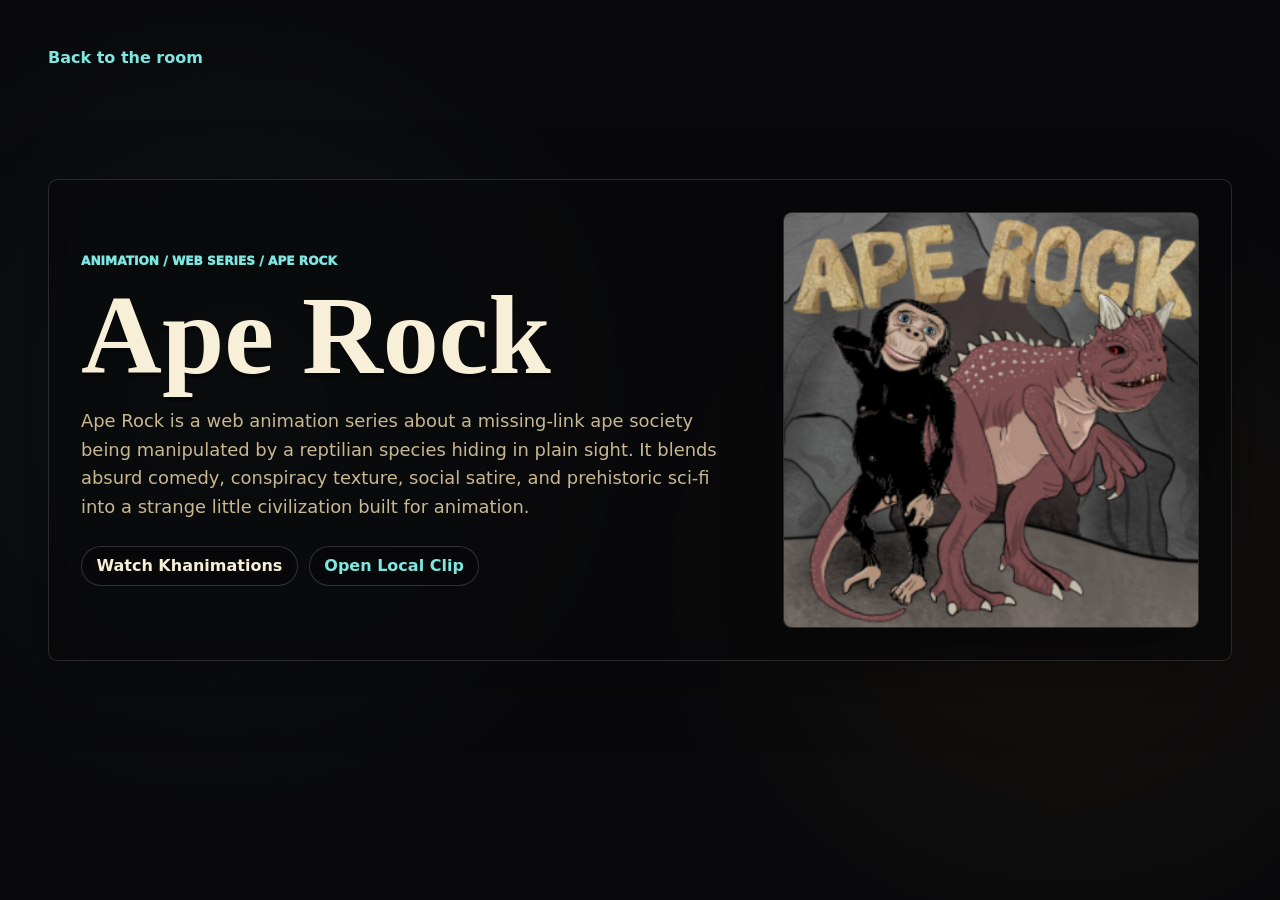
==== ape-rock.html @ 430f7fa7 "Refresh Mallon Khan interactive site" ====
<!doctype html>
<html lang="en">
  <head>
    <meta charset="utf-8">
    <meta name="viewport" content="width=device-width, initial-scale=1">
    <meta name="description" content="Ape Rock, a web animation series by Mallon Khan.">
    <title>Ape Rock | Mallon Khan</title>
    <link rel="stylesheet" href="styles.css">
  </head>
  <body class="detail-page">
    <main class="detail-shell">
      <a class="back-link" href="index.html">Back to the room</a>
      <section class="detail-hero">
        <div class="detail-copy">
          <p class="eyebrow">Animation / Web Series / Ape Rock</p>
          <h1>Ape Rock</h1>
          <p>
            Ape Rock is a web animation series about a missing-link ape society being
            manipulated by a reptilian species hiding in plain sight. It blends absurd
            comedy, conspiracy texture, social satire, and prehistoric sci-fi into a
            strange little civilization built for animation.
          </p>
          <div class="detail-actions">
            <a class="button" href="https://www.youtube.com/@MallonKhan" target="_blank" rel="noopener noreferrer">Watch Khanimations</a>
            <a class="button ghost" href="assets/video/ape-rock.mp4" target="_blank" rel="noopener noreferrer">Open Local Clip</a>
          </div>
        </div>
        <figure class="detail-art">
          <img src="assets/artwork/ape-rock.png" alt="Ape Rock artwork">
        </figure>
      </section>
    </main>
  </body>
</html>
---- styles.css ----
:root {
  color-scheme: dark;
  --bg: #09090b;
  --ink: #f7efd8;
  --muted: #c8b892;
  --line: rgba(247, 239, 216, 0.2);
  --amber: #ffcf57;
  --teal: #7ee7e1;
  --red: #ff654a;
  --blue: #1e3a8a;
  font-family: Inter, ui-sans-serif, system-ui, -apple-system, BlinkMacSystemFont, "Segoe UI", sans-serif;
  --display-font: "Aref Ruqaa", "Scheherazade New", "Amiri", "Palatino Linotype", Georgia, serif;
}

* {
  box-sizing: border-box;
}

html {
  min-height: 100%;
  background: var(--bg);
}

body {
  margin: 0;
  min-height: 100vh;
  background:
    radial-gradient(circle at 15% 45%, rgba(126, 231, 225, 0.16), transparent 28rem),
    radial-gradient(circle at 82% 64%, rgba(255, 207, 87, 0.11), transparent 25rem),
    var(--bg);
  color: var(--ink);
  overflow-x: hidden;
}

a {
  color: inherit;
}

button,
a {
  font: inherit;
}

.skip-link {
  position: absolute;
  left: 1rem;
  top: -4rem;
  z-index: 20;
  padding: 0.6rem 0.8rem;
  background: var(--amber);
  color: #161006;
  font-weight: 900;
}

.skip-link:focus {
  top: 1rem;
}

.room-shell {
  min-height: 100vh;
  padding: 0;
  overflow: hidden;
}

.room-intro {
  position: fixed;
  left: clamp(1rem, 4vw, 3rem);
  top: clamp(1rem, 4vw, 2.5rem);
  z-index: 4;
  max-width: min(35rem, calc(100vw - 2rem));
  padding: 1rem 1.1rem;
  border: 1px solid rgba(247, 239, 216, 0.12);
  border-radius: 0.55rem;
  background: linear-gradient(135deg, rgba(9, 9, 11, 0.58), rgba(9, 9, 11, 0.2));
  box-shadow: 0 18px 70px rgba(0, 0, 0, 0.25);
  backdrop-filter: blur(10px);
  pointer-events: none;
  animation: fadeUp 900ms ease both 250ms;
}

.eyebrow,
.window-label {
  margin: 0 0 0.4rem;
  color: var(--teal);
  font-size: 0.76rem;
  font-weight: 950;
  letter-spacing: 0;
  text-transform: uppercase;
}

h1,
h2,
h3,
p {
  margin-top: 0;
}

h1 {
  margin-bottom: 0.6rem;
  font-family: var(--display-font);
  font-size: clamp(3.2rem, 9vw, 7rem);
  font-weight: 700;
  line-height: 0.92;
  letter-spacing: 0;
  text-shadow: 0 4px 0 rgba(0, 0, 0, 0.38);
}

.room-intro p:last-child {
  max-width: 33rem;
  margin-bottom: 0;
  color: var(--muted);
  font-size: clamp(1.02rem, 2vw, 1.16rem);
  line-height: 1.45;
}

.bedroom-stage {
  position: relative;
  width: 100vw;
  height: 100vh;
  min-height: 100vh;
  display: grid;
  place-items: center;
  isolation: isolate;
  overflow: hidden;
}

.bedroom-stage::after {
  content: "";
  position: absolute;
  inset: 0;
  z-index: 2;
  pointer-events: none;
  background:
    linear-gradient(90deg, rgba(0, 0, 0, 0.34), transparent 22%, transparent 72%, rgba(0, 0, 0, 0.42)),
    linear-gradient(0deg, rgba(0, 0, 0, 0.42), transparent 26%, transparent 76%, rgba(0, 0, 0, 0.35)),
    repeating-linear-gradient(0deg, rgba(255, 255, 255, 0.045) 0 1px, transparent 1px 5px);
  opacity: 0.55;
}

.bedroom-art {
  width: 100vw;
  height: 100vh;
  max-width: none;
  max-height: none;
  object-fit: cover;
  filter: drop-shadow(0 24px 70px rgba(0, 0, 0, 0.58));
  opacity: 0;
  animation: roomFade 1400ms ease forwards;
}

.avatar-hub {
  position: absolute;
  left: 61.5%;
  top: 58.5%;
  z-index: 4;
  display: grid;
  width: clamp(4.4rem, 8vw, 7.25rem);
  aspect-ratio: 1;
  place-items: center;
  padding: 0;
  border: 2px solid rgba(255, 247, 211, 0.92);
  border-radius: 50%;
  overflow: hidden;
  background:
    radial-gradient(circle at 35% 30%, rgba(255, 207, 87, 0.28), transparent 30%),
    rgba(9, 9, 11, 0.76);
  box-shadow:
    0 0 0 0.45rem rgba(9, 9, 11, 0.34),
    0 0 2.4rem rgba(126, 231, 225, 0.35);
  color: var(--ink);
  cursor: pointer;
  transform: translate(-50%, -50%);
  backdrop-filter: blur(8px);
  text-decoration: none;
  transition: box-shadow 180ms ease, filter 180ms ease, transform 180ms ease;
}

.avatar-hub img {
  width: 100%;
  height: 100%;
  object-fit: cover;
  filter: grayscale(1) brightness(0.28) contrast(1.28);
  transition: filter 180ms ease;
}

.avatar-hub:hover,
.avatar-hub:focus-visible,
.room-shell.pins-on .avatar-hub {
  box-shadow:
    0 0 0 0.45rem rgba(9, 9, 11, 0.34),
    0 0 3rem rgba(255, 207, 87, 0.35),
    0 0 2.8rem rgba(126, 231, 225, 0.38);
  transform: translate(-50%, -50%) scale(1.03);
}

.avatar-hub:hover img,
.avatar-hub:focus-visible img,
.room-shell.pins-on .avatar-hub img {
  filter: grayscale(0) brightness(1) contrast(1.02);
}

.scene-object {
  position: absolute;
  z-index: 3;
  display: grid;
  place-items: center;
}

.scene-object {
  padding: 0;
  width: 1.15rem;
  height: 1.15rem;
  border: 2px solid rgba(255, 247, 211, 0.95);
  border-radius: 50%;
  background: var(--amber);
  color: var(--amber);
  cursor: pointer;
  box-shadow:
    0 0 0 0 rgba(255, 207, 87, 0.4),
    0 0 18px rgba(255, 207, 87, 0.36);
  transform: translate(-50%, -50%);
  animation: pulsePin 1800ms ease-out infinite;
  transition: box-shadow 160ms ease, filter 160ms ease, transform 160ms ease;
}

.scene-object::after {
  content: "";
  position: absolute;
  inset: -0.5rem;
  border-radius: 50%;
}

.scene-object span {
  position: absolute;
  left: 50%;
  bottom: calc(100% + 0.35rem);
  opacity: 0;
  padding: 0.35rem 0.55rem;
  border-radius: 0.25rem;
  background: rgba(9, 9, 11, 0.75);
  color: var(--amber);
  font-size: 0.72rem;
  font-weight: 900;
  pointer-events: none;
  white-space: nowrap;
  transform: translate(-50%, 0.35rem);
  transition: opacity 160ms ease;
}

.scene-object:hover,
.scene-object:focus-visible {
  box-shadow:
    0 0 0 0.5rem rgba(255, 207, 87, 0.14),
    0 0 24px rgba(126, 231, 225, 0.48);
  filter: saturate(1.1);
  transform: translate(-50%, -50%) scale(1.14);
}

.room-shell.pins-on .scene-object {
  box-shadow:
    0 0 0 0.45rem rgba(255, 207, 87, 0.14),
    0 0 26px rgba(126, 231, 225, 0.48);
  filter: saturate(1.2);
  animation-duration: 1100ms;
}

.scene-object:hover span,
.scene-object:focus-visible span {
  opacity: 1;
}

.tv {
  left: 20.5%;
  top: 45.5%;
}

.art-pin {
  left: 61.5%;
  top: 82.5%;
}

.proud-fools {
  left: 33.5%;
  top: 37%;
}

.dante-pin {
  left: 74.5%;
  top: 18%;
}

.stereo {
  left: 37.5%;
  top: 56.5%;
}

.shelf {
  left: 59.7%;
  top: 26.5%;
}

.pc {
  left: 78.5%;
  top: 43%;
}

.essay-stack {
  left: 83.6%;
  top: 62%;
}

.quick-links {
  position: fixed;
  left: 50%;
  bottom: clamp(1rem, 4vw, 2rem);
  z-index: 5;
  display: flex;
  flex-wrap: wrap;
  justify-content: center;
  gap: 0.5rem;
  max-width: min(42rem, calc(100vw - 2rem));
  transform: translateX(-50%);
}

.quick-links a,
.menu-group summary,
.button,
.icon-button {
  min-height: 2.4rem;
  border: 1px solid rgba(247, 239, 216, 0.18);
  border-radius: 999px;
  background: rgba(9, 9, 11, 0.62);
  color: var(--ink);
  font-weight: 900;
  text-decoration: none;
  backdrop-filter: blur(10px);
}

.quick-links a,
.menu-group summary,
.button {
  display: inline-flex;
  align-items: center;
  justify-content: center;
  padding: 0.6rem 0.9rem;
}

.quick-links a:hover,
.menu-group summary:hover,
.button:hover {
  border-color: rgba(126, 231, 225, 0.75);
  background: rgba(28, 50, 52, 0.82);
}

.menu-group {
  position: relative;
}

.menu-group summary {
  list-style: none;
  cursor: pointer;
}

.menu-group summary::-webkit-details-marker {
  display: none;
}

.submenu {
  position: absolute;
  left: 50%;
  bottom: calc(100% + 0.55rem);
  display: grid;
  min-width: 13rem;
  gap: 0.35rem;
  padding: 0.45rem;
  border: 1px solid rgba(247, 239, 216, 0.16);
  border-radius: 0.65rem;
  background: rgba(9, 9, 11, 0.84);
  box-shadow: 0 18px 70px rgba(0, 0, 0, 0.34);
  transform: translateX(-50%);
  backdrop-filter: blur(12px);
}

.menu-group:not([open]) .submenu {
  display: none;
}

.submenu a {
  justify-content: flex-start;
  width: 100%;
}

.modal {
  width: min(58rem, calc(100vw - 1.5rem));
  max-height: min(46rem, calc(100vh - 1.5rem));
  padding: 0;
  border: 2px solid #f7efd8;
  border-radius: 0.35rem;
  background: #151318;
  color: var(--ink);
  box-shadow: 0 28px 100px rgba(0, 0, 0, 0.7);
}

.modal::backdrop {
  background: rgba(0, 0, 0, 0.72);
  backdrop-filter: blur(4px);
}

.modal-bar {
  display: flex;
  align-items: center;
  justify-content: space-between;
  gap: 1rem;
  padding: 0.75rem 0.85rem;
  border-bottom: 1px solid var(--line);
  background: #202027;
}

.modal-bar h2 {
  margin: 0;
  font-size: 1.4rem;
}

.icon-button {
  width: 2.4rem;
  padding: 0;
  color: var(--amber);
  cursor: pointer;
}

.tv-modal {
  width: min(52rem, calc(100vw - 1.5rem));
  border-color: #3d3429;
  background: #16100c;
}

.tv-frame {
  padding: clamp(1rem, 4vw, 2rem);
  background:
    radial-gradient(circle at 50% 12%, rgba(255, 207, 87, 0.08), transparent 16rem),
    #120e0b;
}

.tv-cabinet {
  display: grid;
  grid-template-columns: minmax(0, 1fr) 7rem;
  gap: clamp(0.75rem, 2vw, 1.2rem);
  padding: clamp(1rem, 3vw, 1.5rem);
  border: 0.45rem solid #3d2d22;
  border-radius: 1.4rem;
  background:
    linear-gradient(135deg, rgba(255, 255, 255, 0.06), transparent 28%),
    linear-gradient(#6f4b31, #2b1d16);
  box-shadow:
    inset 0 0 0 0.22rem rgba(255, 231, 167, 0.08),
    0 24px 70px rgba(0, 0, 0, 0.5);
}

.tv-screen {
  position: relative;
  overflow: hidden;
  padding: clamp(0.7rem, 2vw, 1rem);
  border: 0.5rem solid #1b1714;
  border-radius: 1rem / 1.4rem;
  background: #050607;
  box-shadow:
    inset 0 0 42px rgba(126, 231, 225, 0.18),
    inset 0 0 0 0.18rem rgba(255, 255, 255, 0.05);
}

.ch-display {
  position: absolute;
  right: 1rem;
  top: 1rem;
  z-index: 2;
  padding: 0.22rem 0.42rem;
  border: 1px solid rgba(126, 231, 225, 0.45);
  border-radius: 0.15rem;
  background: rgba(4, 7, 7, 0.74);
  color: #9bfff7;
  font-family: "Courier New", monospace;
  font-size: clamp(0.72rem, 2vw, 0.95rem);
  font-weight: 900;
  letter-spacing: 0.04rem;
  text-shadow: 0 0 8px rgba(126, 231, 225, 0.7);
}

.video-frame {
  aspect-ratio: 16 / 9;
  overflow: hidden;
  border-radius: 0.45rem / 0.7rem;
  background:
    repeating-linear-gradient(180deg, rgba(255, 255, 255, 0.09) 0 1px, transparent 1px 6px),
    radial-gradient(circle, rgba(126, 231, 225, 0.25), transparent 58%),
    #050607;
}

.video-frame iframe,
.video-frame video,
.video-frame img {
  width: 100%;
  height: 100%;
  border: 0;
  object-fit: contain;
}

.video-frame img {
  object-fit: cover;
}

.tv-controls {
  display: grid;
  align-content: center;
  justify-items: center;
  gap: 0.8rem;
  padding: 0.7rem;
  border-radius: 1rem;
  background:
    repeating-linear-gradient(90deg, rgba(0, 0, 0, 0.22) 0 2px, transparent 2px 7px),
    rgba(20, 13, 9, 0.58);
}

.tv-dial {
  display: grid;
  width: 4.4rem;
  height: 4.4rem;
  place-items: center;
  border: 0.2rem solid #1c1511;
  border-radius: 50%;
  background:
    radial-gradient(circle at 35% 28%, rgba(255, 255, 255, 0.18), transparent 22%),
    linear-gradient(145deg, #6a655f, #24201d);
  color: var(--ink);
  cursor: pointer;
  font-size: 0.8rem;
  font-weight: 900;
  text-decoration: none;
  box-shadow:
    inset -0.2rem -0.2rem 0.45rem rgba(0, 0, 0, 0.45),
    inset 0.16rem 0.16rem 0.3rem rgba(255, 255, 255, 0.12);
}

.tv-dial:hover,
.tv-dial:focus-visible {
  border-color: var(--amber);
  color: var(--amber);
}

.tv-dial.primary {
  width: 5rem;
  height: 5rem;
}

.link-dial {
  width: 3.5rem;
  height: 3.5rem;
  color: var(--teal);
}

.modal-actions,
.album-grid,
.book-list,
.desktop-menu,
.player-display {
  padding: 1rem;
}

.modal-actions {
  display: flex;
  flex-wrap: wrap;
  gap: 0.6rem;
}

.button {
  cursor: pointer;
}

.button.ghost {
  color: var(--teal);
}

.poster-viewer {
  display: grid;
  place-items: center;
  overflow: auto;
  min-height: min(34rem, 68vh);
  max-height: 70vh;
  padding: clamp(1rem, 3vw, 2rem);
  background:
    linear-gradient(90deg, rgba(0, 0, 0, 0.08) 1px, transparent 1px),
    linear-gradient(0deg, rgba(0, 0, 0, 0.07) 1px, transparent 1px),
    #e7dfcf;
  background-size: 3rem 3rem;
}

.empty-art-message {
  display: grid;
  gap: 0.45rem;
  min-height: 20rem;
  place-content: center;
  padding: 2rem;
  color: var(--muted);
  text-align: center;
}

.empty-art-message strong {
  color: var(--ink);
  font-family: var(--display-font);
  font-size: clamp(1.6rem, 4vw, 2.8rem);
  line-height: 1.05;
}

.poster-viewer img {
  display: block;
  width: auto;
  max-width: 100%;
  max-height: 62vh;
  margin: 0 auto;
  background: #111;
  box-shadow:
    0 1.2rem 3rem rgba(0, 0, 0, 0.28),
    0 0 0 0.55rem #f8f3e7,
    0 0 0 0.7rem #17110d;
  transform-origin: center;
  transition: transform 160ms ease;
}

.gallery-modal {
  width: min(88rem, calc(100vw - 1.5rem));
}

#posterZoom {
  width: 100%;
  margin: 1rem 0 0;
}

.art-gallery-layout {
  display: grid;
  grid-template-columns: minmax(9rem, 15rem) minmax(0, 1fr);
  min-height: min(42rem, calc(100vh - 8rem));
  background: #d7c9b3;
}

.gallery-viewing-room {
  min-width: 0;
  padding: clamp(1rem, 3vw, 1.5rem);
}

.poster-strip {
  align-content: start;
  max-height: min(42rem, calc(100vh - 8rem));
  overflow: auto;
  border-right: 1px solid rgba(42, 24, 14, 0.28);
  background:
    linear-gradient(180deg, rgba(255, 255, 255, 0.28), transparent 18rem),
    #24170f;
}

.poster-strip.media-grid {
  grid-template-columns: 1fr;
  gap: 0.65rem;
  padding: 0.8rem;
}

.poster-strip .media-card {
  padding: 0.55rem;
  border-color: rgba(255, 239, 196, 0.16);
  background: rgba(17, 12, 9, 0.76);
}

.poster-strip .media-card img {
  aspect-ratio: 1;
  object-fit: cover;
}

.poster-strip .media-card strong {
  font-size: 0.78rem;
}

.media-grid,
.album-grid {
  display: grid;
  grid-template-columns: repeat(auto-fit, minmax(9.5rem, 1fr));
  gap: 0.9rem;
  padding: 1rem;
}

.media-card,
.album {
  display: grid;
  align-content: start;
  gap: 0.5rem;
  min-height: 0;
  padding: 1rem;
  border: 1px solid var(--line);
  border-radius: 0.45rem;
  background: #211d20;
  color: var(--ink);
  cursor: pointer;
  font-weight: 900;
  text-align: left;
  text-decoration: none;
}

.media-card img {
  width: 100%;
  aspect-ratio: 1;
  object-fit: cover;
  border-radius: 0.35rem;
  background: rgba(9, 9, 11, 0.42);
}

.media-card span {
  color: var(--muted);
  font-size: 0.88rem;
}

.media-card:hover,
.media-card:focus-visible,
.media-card.is-active,
.album.is-active {
  border-color: var(--amber);
  box-shadow: 0 0 28px rgba(255, 207, 87, 0.2);
}

.album-grid .media-card img {
  aspect-ratio: 1;
}

.book-list .media-card img,
.essay-card img {
  aspect-ratio: 4 / 5;
}

.media-card strong,
.essay-card strong {
  color: var(--ink);
  line-height: 1.1;
}

.books-modal {
  background: #15100c;
}

.novel-shelf {
  position: relative;
  display: grid;
  grid-template-columns: repeat(auto-fit, minmax(12rem, 1fr));
  align-items: end;
  gap: clamp(1rem, 4vw, 2rem);
  padding: clamp(1.4rem, 4vw, 2.5rem) clamp(1rem, 4vw, 2rem) clamp(2.3rem, 5vw, 3.2rem);
  background:
    linear-gradient(180deg, rgba(255, 255, 255, 0.05), transparent 28%),
    repeating-linear-gradient(90deg, rgba(0, 0, 0, 0.12) 0 0.15rem, transparent 0.15rem 4rem),
    #2a180e;
}

.novel-shelf::after {
  position: absolute;
  left: 0;
  right: 0;
  bottom: 1.05rem;
  height: 1.1rem;
  border-top: 2px solid rgba(255, 220, 157, 0.26);
  border-bottom: 3px solid rgba(0, 0, 0, 0.4);
  background: linear-gradient(#6b3f20, #3a2113);
  content: "";
}

.book-card {
  position: relative;
  z-index: 1;
  justify-items: center;
  padding: 0;
  border: 0;
  background: transparent;
  box-shadow: none;
  text-align: center;
}

.book-card img {
  width: min(100%, 13.5rem);
  aspect-ratio: 5 / 8;
  object-fit: contain;
  border-radius: 0.16rem 0.35rem 0.35rem 0.16rem;
  background: #080706;
  box-shadow:
    -0.45rem 0 0 #120d0b,
    0 1.2rem 2rem rgba(0, 0, 0, 0.45);
  transform: perspective(30rem) rotateY(-8deg);
  transition: transform 160ms ease, box-shadow 160ms ease;
}

.book-card:hover,
.book-card:focus-visible {
  box-shadow: none;
}

.book-card:hover img,
.book-card:focus-visible img {
  transform: perspective(30rem) rotateY(0deg) translateY(-0.35rem);
  box-shadow:
    -0.35rem 0 0 #120d0b,
    0 1.5rem 2.4rem rgba(0, 0, 0, 0.55),
    0 0 2rem rgba(255, 207, 87, 0.16);
}

.book-card strong,
.book-card span {
  display: block;
  margin-top: 0.45rem;
  text-shadow: 0 2px 0 rgba(0, 0, 0, 0.45);
}

.player-display {
  margin: 0 1rem 1rem;
  border: 1px solid var(--line);
  border-radius: 0.4rem;
  background: #09090b;
}

.player-display audio {
  display: block;
  width: 100%;
  margin: 0.75rem 0;
}

.player-display iframe {
  display: block;
  width: 100%;
  height: clamp(18rem, 62vh, 34rem);
  max-height: calc(100vh - 14rem);
  margin: 0.75rem 0;
  border: 0;
}

.player-display p {
  color: var(--muted);
}

.player-display a,
.book-list a,
.desktop-menu a {
  color: var(--teal);
  font-weight: 900;
}

.essay-card {
  display: grid;
  gap: 0.25rem;
  padding: 1rem;
  border: 1px solid var(--line);
  border-radius: 0.35rem;
  background: #211d20;
  text-decoration: none;
}

.essay-card span {
  color: var(--muted);
}

.donate-body {
  padding: 1rem;
}

.donate-body p {
  color: var(--muted);
  font-size: 1.05rem;
  line-height: 1.55;
}

.donate-body strong {
  color: var(--ink);
}

.essay-grid {
  display: grid;
  grid-template-columns: repeat(auto-fit, minmax(9.5rem, 1fr));
  gap: 0.9rem;
  padding: 1rem;
}

.essay-card {
  color: var(--ink);
}

.essay-card img {
  width: 100%;
  object-fit: cover;
  border-radius: 0.25rem;
}

.crazy-wall-modal {
  background:
    radial-gradient(circle at 18% 22%, rgba(255, 207, 87, 0.12), transparent 18rem),
    linear-gradient(135deg, #231a14, #141013);
}

.crazy-wall-modal .modal-bar {
  background: #251a13;
}

.crazy-wall {
  position: relative;
  display: grid;
  grid-template-columns: repeat(auto-fit, minmax(11rem, 1fr));
  gap: clamp(1rem, 3vw, 2rem);
  min-height: 24rem;
  padding: clamp(1.25rem, 4vw, 2.4rem);
  overflow: hidden;
  background:
    linear-gradient(90deg, rgba(255, 255, 255, 0.035) 1px, transparent 1px),
    linear-gradient(0deg, rgba(255, 255, 255, 0.025) 1px, transparent 1px),
    #2a1d15;
  background-size: 4rem 4rem;
}

.crazy-wall::before,
.crazy-wall::after {
  position: absolute;
  z-index: 0;
  content: "";
  pointer-events: none;
}

.crazy-wall::before {
  inset: 1rem;
  border: 1px solid rgba(255, 207, 87, 0.16);
}

.crazy-wall::after {
  left: 14%;
  top: 1.1rem;
  width: 0.7rem;
  height: 0.7rem;
  border-radius: 50%;
  background: var(--red);
  box-shadow:
    18rem 5rem 0 var(--red),
    9rem 15rem 0 var(--amber),
    31rem 12rem 0 var(--teal);
}

.thread {
  position: absolute;
  z-index: 0;
  height: 2px;
  background: rgba(238, 65, 52, 0.7);
  transform-origin: left center;
}

.thread-a {
  left: 15%;
  top: 13%;
  width: 22rem;
  transform: rotate(17deg);
}

.thread-b {
  left: 27%;
  bottom: 25%;
  width: 28rem;
  transform: rotate(-19deg);
}

.thread-c {
  right: 10%;
  top: 26%;
  width: 17rem;
  transform: rotate(112deg);
}

.folder-card {
  position: relative;
  z-index: 1;
  padding-top: 1.35rem;
  border-color: rgba(104, 77, 40, 0.55);
  background: #d8b56e;
  color: #21150b;
  box-shadow: 0 18px 38px rgba(0, 0, 0, 0.32);
  transform: rotate(-1.5deg);
}

.folder-card:nth-of-type(even) {
  transform: rotate(2deg);
}

.folder-card::before {
  position: absolute;
  left: 0.85rem;
  top: -0.58rem;
  width: 45%;
  height: 1rem;
  border-radius: 0.25rem 0.25rem 0 0;
  background: #e3c47f;
  content: "";
}

.folder-card::after {
  position: absolute;
  left: 50%;
  top: 0.38rem;
  width: 0.72rem;
  height: 0.72rem;
  border-radius: 50%;
  background: var(--red);
  box-shadow: 0 0 0 0.18rem rgba(255, 255, 255, 0.18);
  content: "";
  transform: translateX(-50%);
}

.folder-card strong {
  color: #21150b;
}

.folder-card span {
  color: #4d3823;
}

.win95-title {
  background: linear-gradient(90deg, #000080, #1084d0);
}

.pc-modal {
  width: min(46rem, calc(100vw - 1.5rem));
  border-color: #fff #404040 #404040 #fff;
  background: #c0c0c0;
  color: #050505;
  font-family: "Courier New", monospace;
}

.computer-shell {
  padding: 0.6rem;
  background: #c0c0c0;
}

.computer-screen {
  min-height: 27rem;
  padding: 1rem;
  border: 3px solid;
  border-color: #404040 #fff #fff #404040;
  border-radius: 0;
  background:
    linear-gradient(45deg, rgba(255, 255, 255, 0.05) 25%, transparent 25%, transparent 75%, rgba(255, 255, 255, 0.05) 75%),
    #008080;
  background-size: 0.5rem 0.5rem;
}

.computer-base {
  display: none;
}

.desktop-menu {
  display: grid;
  grid-template-columns: repeat(auto-fill, minmax(6.5rem, 1fr));
  align-content: start;
  gap: 1rem 0.8rem;
  padding: 0;
  background: transparent;
}

.desktop-menu a {
  display: grid;
  justify-items: center;
  gap: 0.4rem;
  min-height: 5.9rem;
  padding: 0.35rem;
  border: 1px dotted transparent;
  background: transparent;
  color: #fff;
  font-size: 0.76rem;
  text-decoration: none;
  text-align: center;
  text-shadow: 1px 1px 0 #000;
}

.desktop-menu a:hover,
.desktop-menu a:focus-visible {
  border-color: #fff;
  background: rgba(0, 0, 128, 0.62);
  outline: none;
}

.desktop-icon::before {
  display: block;
  width: 3rem;
  height: 2.55rem;
  border: 2px solid #805000;
  background:
    linear-gradient(#ffd978 0 30%, #f4b94f 30% 100%);
  box-shadow:
    inset -3px -3px 0 rgba(0, 0, 0, 0.18),
    3px 3px 0 rgba(0, 0, 0, 0.22);
  content: "";
  clip-path: polygon(0 22%, 32% 22%, 40% 0, 100% 0, 100% 100%, 0 100%);
  image-rendering: pixelated;
}

.desktop-icon span {
  display: inline-block;
  max-width: 6.5rem;
  padding: 0.08rem 0.18rem;
  line-height: 1.12;
}

.video-icon::before {
  border-color: #202020;
  background:
    linear-gradient(90deg, transparent 0 18%, #202020 18% 23%, transparent 23% 40%, #202020 40% 45%, transparent 45% 62%, #202020 62% 67%, transparent 67%),
    linear-gradient(#4bd7ff 0 62%, #17385c 62%);
  clip-path: none;
}

.music-icon::before {
  border-radius: 50%;
  border-color: #c0c0c0;
  background:
    radial-gradient(circle, #111 0 16%, #f5f5f5 17% 22%, transparent 23%),
    conic-gradient(#d8ffff, #7070ff, #ffe58a, #d8ffff);
  clip-path: none;
}

.animation-icon::before {
  border-color: #2b1a14;
  background:
    radial-gradient(circle at 50% 32%, #5f3628 0 18%, transparent 19%),
    radial-gradient(circle at 33% 32%, #111 0 4%, transparent 5%),
    radial-gradient(circle at 67% 32%, #111 0 4%, transparent 5%),
    linear-gradient(#b46f3d, #5b3327);
  clip-path: polygon(18% 8%, 82% 8%, 100% 44%, 70% 100%, 30% 100%, 0 44%);
}

.dante-icon::before {
  border-color: #26190f;
  border-radius: 50% 50% 44% 44%;
  background:
    radial-gradient(circle at 45% 34%, #19100a 0 5%, transparent 6%),
    radial-gradient(circle at 58% 41%, #8c4b35 0 9%, transparent 10%),
    linear-gradient(145deg, transparent 0 17%, #b22323 18% 47%, transparent 48%),
    linear-gradient(90deg, transparent 0 45%, #d8af7b 46% 72%, transparent 73%),
    linear-gradient(#f0c690, #9f6142);
  clip-path: polygon(36% 0, 78% 8%, 92% 40%, 74% 72%, 53% 100%, 28% 82%, 12% 46%, 18% 16%);
}

.doc-icon::before {
  border-color: #202020;
  background:
    linear-gradient(135deg, transparent 0 16%, #c0c0c0 17% 28%, transparent 29%),
    repeating-linear-gradient(180deg, #fff 0 0.38rem, #d8d8d8 0.38rem 0.48rem);
  clip-path: polygon(0 0, 74% 0, 100% 26%, 100% 100%, 0 100%);
}

.store-icon::before {
  border-color: #202020;
  background:
    linear-gradient(90deg, #ff4242 0 24%, #f8f087 24% 48%, #35c36a 48% 72%, #4f8cff 72%),
    #c0c0c0;
  clip-path: none;
}

.mail-icon::before {
  border-color: #202020;
  background:
    linear-gradient(35deg, transparent 47%, #202020 48% 52%, transparent 53%),
    linear-gradient(-35deg, transparent 47%, #202020 48% 52%, transparent 53%),
    #f4f0dc;
  clip-path: polygon(0 12%, 100% 12%, 100% 88%, 0 88%);
}

@keyframes roomFade {
  from {
    opacity: 0;
    transform: scale(1.025);
    filter: blur(8px) drop-shadow(0 24px 70px rgba(0, 0, 0, 0.58));
  }
  to {
    opacity: 1;
    transform: scale(1);
    filter: blur(0) drop-shadow(0 24px 70px rgba(0, 0, 0, 0.58));
  }
}

@keyframes fadeUp {
  from {
    opacity: 0;
    transform: translateY(0.7rem);
  }
  to {
    opacity: 1;
    transform: translateY(0);
  }
}

@keyframes pulsePin {
  0% {
    box-shadow:
      0 0 0 0 rgba(255, 207, 87, 0.38),
      0 0 18px rgba(255, 207, 87, 0.36);
  }
  72% {
    box-shadow:
      0 0 0 0.85rem rgba(255, 207, 87, 0),
      0 0 18px rgba(255, 207, 87, 0.36);
  }
  100% {
    box-shadow:
      0 0 0 0 rgba(255, 207, 87, 0),
      0 0 18px rgba(255, 207, 87, 0.36);
  }
}

@media (max-width: 760px) {
  .room-shell {
    padding: 0;
  }

  .room-intro {
    position: relative;
    left: auto;
    top: auto;
    padding: 1rem;
  }

  .bedroom-stage {
    min-height: 100vh;
    overflow-x: auto;
    justify-content: start;
  }

  .bedroom-art {
    width: 100vw;
    height: 100vh;
    object-fit: cover;
  }

  .quick-links {
    left: 0.75rem;
    right: 0.75rem;
    justify-content: flex-start;
    transform: none;
  }

  .avatar-hub {
    width: 4.4rem;
  }

  .album-grid {
    grid-template-columns: 1fr;
  }

  .essay-grid {
    grid-template-columns: 1fr;
  }

  .art-gallery-layout {
    grid-template-columns: 1fr;
  }

  .poster-strip {
    grid-auto-flow: column;
    grid-auto-columns: minmax(7rem, 8rem);
    max-height: none;
    overflow-x: auto;
    border-right: 0;
    border-bottom: 1px solid rgba(42, 24, 14, 0.28);
  }

  .poster-strip.media-grid {
    grid-template-columns: none;
  }

  .tv-cabinet {
    grid-template-columns: 1fr;
  }

  .tv-controls {
    grid-template-columns: repeat(3, minmax(0, 1fr));
  }

  .tv-dial,
  .tv-dial.primary,
  .link-dial {
    width: 3.8rem;
    height: 3.8rem;
  }
}

.detail-page {
  overflow: auto;
}

.detail-shell {
  min-height: 100vh;
  padding: clamp(1rem, 4vw, 3rem);
  background:
    linear-gradient(90deg, rgba(9, 9, 11, 0.82), rgba(9, 9, 11, 0.5)),
    url("assets/bedroom-hero.png") center / cover fixed;
}

.back-link {
  display: inline-flex;
  margin-bottom: clamp(3rem, 10vw, 7rem);
  color: var(--teal);
  font-weight: 900;
  text-decoration: none;
}

.detail-hero {
  display: grid;
  grid-template-columns: minmax(0, 1fr) minmax(15rem, 26rem);
  gap: clamp(1.5rem, 4vw, 3rem);
  align-items: center;
  max-width: 76rem;
  padding: clamp(1rem, 4vw, 2rem);
  border: 1px solid rgba(247, 239, 216, 0.14);
  border-radius: 0.6rem;
  background: rgba(9, 9, 11, 0.68);
  box-shadow: 0 18px 70px rgba(0, 0, 0, 0.28);
  backdrop-filter: blur(12px);
}

.detail-hero p:not(.eyebrow) {
  color: var(--muted);
  font-size: 1.12rem;
  line-height: 1.6;
}

.detail-copy h1 {
  margin-bottom: 1.25rem;
}

.detail-copy .eyebrow {
  margin-bottom: 1rem;
}

.detail-art {
  display: grid;
  gap: 0.85rem;
  margin: 0;
}

.detail-art img,
.detail-art video {
  width: 100%;
  max-height: min(68vh, 42rem);
  object-fit: contain;
  border: 1px solid rgba(247, 239, 216, 0.16);
  border-radius: 0.55rem;
  background: rgba(9, 9, 11, 0.42);
  box-shadow: 0 16px 56px rgba(0, 0, 0, 0.36);
}

.stacked-art img + img {
  max-height: 12rem;
  padding: 1rem;
  background: rgba(247, 239, 216, 0.92);
}

.detail-art-grid {
  grid-template-columns: repeat(2, minmax(0, 1fr));
}

.bio-art img {
  aspect-ratio: 1;
  border-radius: 50%;
  object-fit: cover;
}

.detail-actions {
  display: flex;
  flex-wrap: wrap;
  gap: 0.7rem;
  margin-top: 1.5rem;
}

@media (max-width: 820px) {
  .detail-hero,
  .detail-art-grid {
    grid-template-columns: 1fr;
  }
}
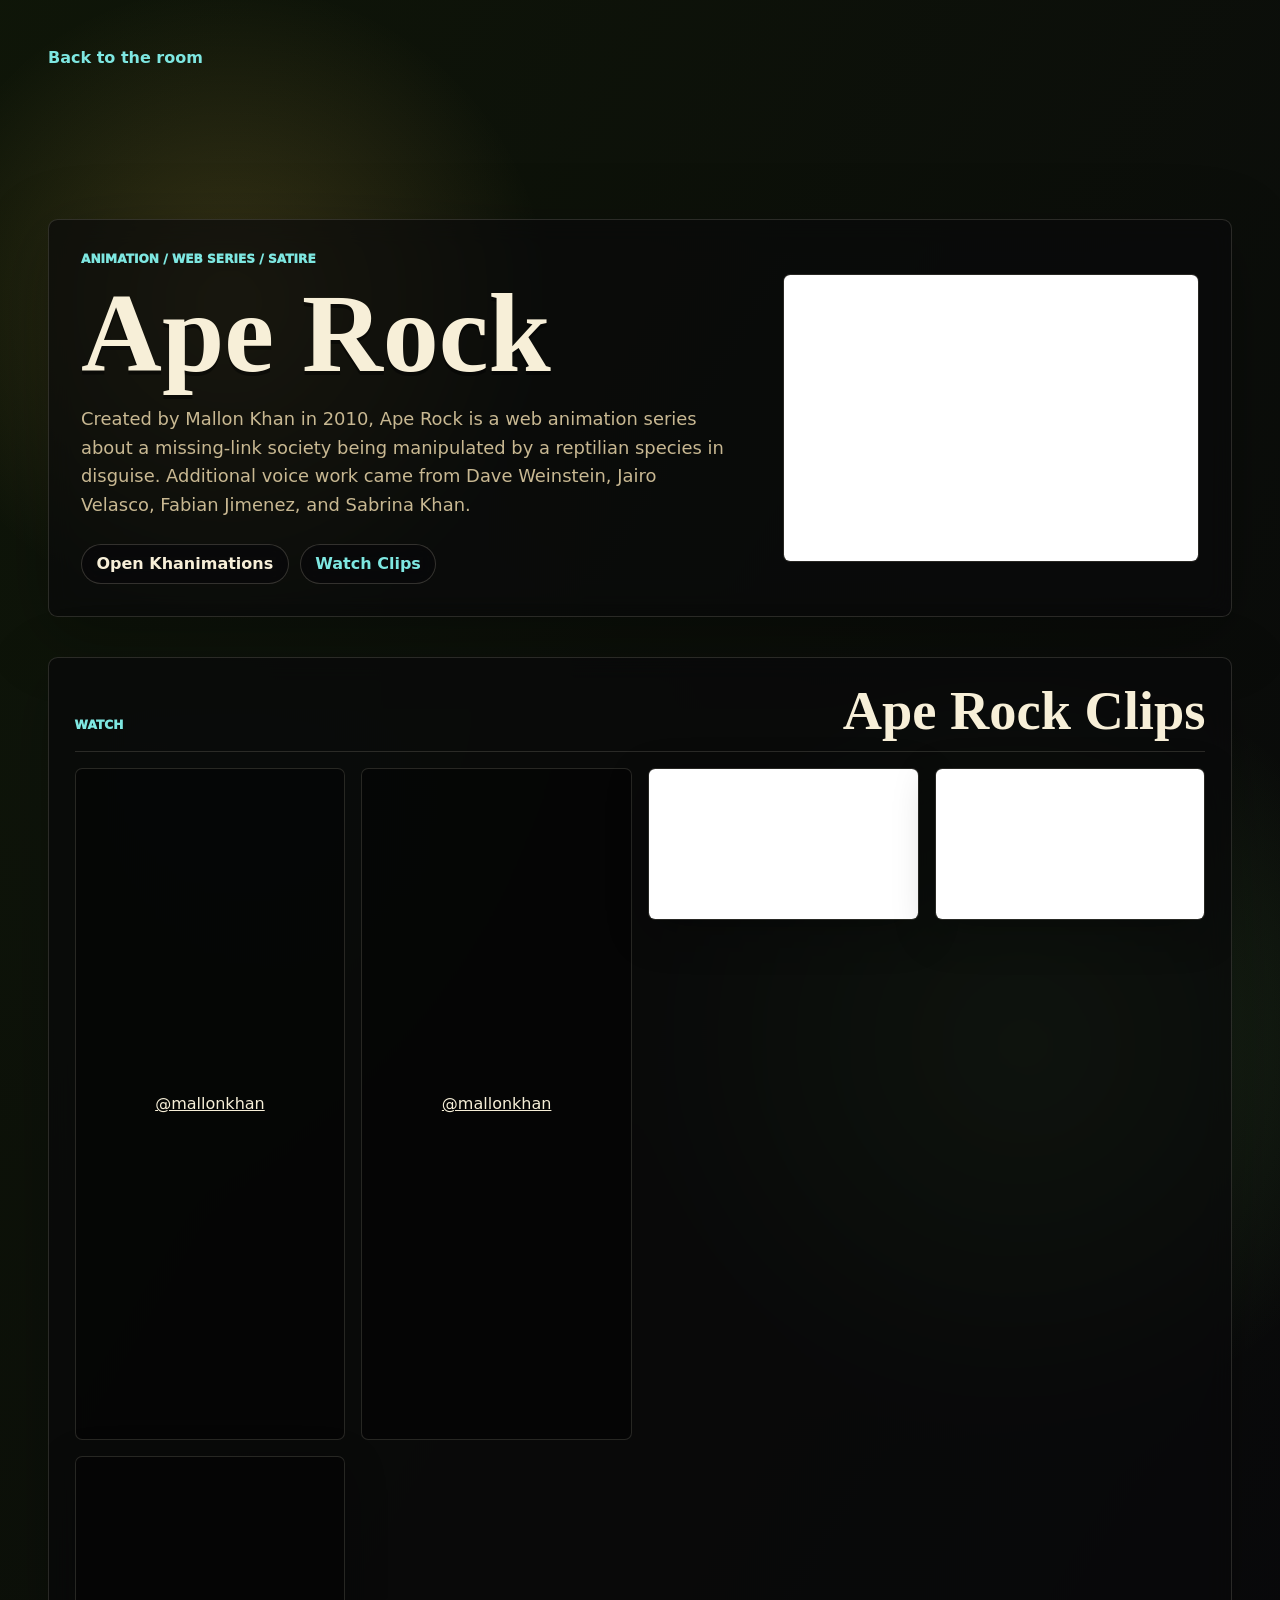
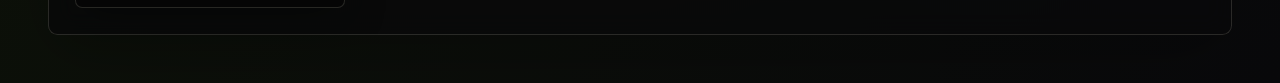
==== commit 805c27a9: "Refresh Mallon Khan website" ====
--- a/ape-rock.html
+++ b/ape-rock.html
@@ -7,28 +7,54 @@
     <title>Ape Rock | Mallon Khan</title>
     <link rel="stylesheet" href="styles.css">
   </head>
-  <body class="detail-page">
-    <main class="detail-shell">
+  <body class="detail-page ape-rock-page">
+    <main class="detail-shell project-shell">
       <a class="back-link" href="index.html">Back to the room</a>
-      <section class="detail-hero">
+      <section class="detail-hero project-hero">
         <div class="detail-copy">
-          <p class="eyebrow">Animation / Web Series / Ape Rock</p>
+          <p class="eyebrow">Animation / Web Series / Satire</p>
           <h1>Ape Rock</h1>
           <p>
-            Ape Rock is a web animation series about a missing-link ape society being
-            manipulated by a reptilian species hiding in plain sight. It blends absurd
-            comedy, conspiracy texture, social satire, and prehistoric sci-fi into a
-            strange little civilization built for animation.
+            Created by Mallon Khan in 2010, Ape Rock is a web animation series about a missing-link
+            society being manipulated by a reptilian species in disguise. Additional voice work came
+            from Dave Weinstein, Jairo Velasco, Fabian Jimenez, and Sabrina Khan.
           </p>
           <div class="detail-actions">
-            <a class="button" href="https://www.youtube.com/@MallonKhan" target="_blank" rel="noopener noreferrer">Watch Khanimations</a>
-            <a class="button ghost" href="assets/video/ape-rock.mp4" target="_blank" rel="noopener noreferrer">Open Local Clip</a>
+            <a class="button" href="https://www.youtube.com/@MallonKhan" target="_blank" rel="noopener noreferrer">Open Khanimations</a>
+            <a class="button ghost" href="#clips">Watch Clips</a>
           </div>
         </div>
         <figure class="detail-art">
-          <img src="assets/artwork/ape-rock.png" alt="Ape Rock artwork">
+          <iframe class="video-embed" title="Ape Rock featured video" src="https://www.youtube-nocookie.com/embed/n4_WxASGcyE?si=93Ls9NIVfKdOrcW4" loading="lazy" referrerpolicy="strict-origin-when-cross-origin" allow="accelerometer; clipboard-write; encrypted-media; gyroscope; picture-in-picture; web-share" allowfullscreen></iframe>
         </figure>
       </section>
+
+      <section class="project-section" id="clips">
+        <div class="section-header">
+          <p class="eyebrow">Watch</p>
+          <h2>Ape Rock Clips</h2>
+        </div>
+        <div class="video-gallery embed-gallery">
+          <article class="embed-card tiktok-card">
+            <blockquote class="tiktok-embed" cite="https://www.tiktok.com/@mallonkhan/video/7524060830736878861" data-video-id="7524060830736878861">
+              <section>
+                <a target="_blank" title="@mallonkhan" href="https://www.tiktok.com/@mallonkhan?refer=embed">@mallonkhan</a>
+              </section>
+            </blockquote>
+          </article>
+          <article class="embed-card tiktok-card">
+            <blockquote class="tiktok-embed" cite="https://www.tiktok.com/@mallonkhan/video/7568475855752662285" data-video-id="7568475855752662285">
+              <section>
+                <a target="_blank" title="@mallonkhan" href="https://www.tiktok.com/@mallonkhan?refer=embed">@mallonkhan</a>
+              </section>
+            </blockquote>
+          </article>
+          <iframe class="video-embed" title="Ape Rock clip" src="https://www.youtube-nocookie.com/embed/SV783CNzQQ8?si=mhRKJxj3aGrOAed2" loading="lazy" referrerpolicy="strict-origin-when-cross-origin" allow="accelerometer; clipboard-write; encrypted-media; gyroscope; picture-in-picture; web-share" allowfullscreen></iframe>
+          <iframe class="video-embed" title="Ape Rock clip" src="https://www.youtube-nocookie.com/embed/mNwRJlyX43U?si=mn6JPa-XEZs3UOSM" loading="lazy" referrerpolicy="strict-origin-when-cross-origin" allow="accelerometer; clipboard-write; encrypted-media; gyroscope; picture-in-picture; web-share" allowfullscreen></iframe>
+          <iframe class="video-embed" title="Ape Rock clip" src="https://www.youtube-nocookie.com/embed/7kwT-Ru2u1U" loading="lazy" referrerpolicy="strict-origin-when-cross-origin" allow="accelerometer; clipboard-write; encrypted-media; gyroscope; picture-in-picture; web-share" allowfullscreen></iframe>
+        </div>
+      </section>
     </main>
+    <script async src="https://www.tiktok.com/embed.js"></script>
   </body>
 </html>
--- a/styles.css
+++ b/styles.css
@@ -148,11 +148,35 @@
   animation: roomFade 1400ms ease forwards;
 }
 
+.constellation-lines {
+  position: absolute;
+  inset: 0;
+  z-index: 3;
+  width: 100%;
+  height: 100%;
+  opacity: 0.28;
+  pointer-events: none;
+  transition: opacity 180ms ease;
+}
+
+.constellation-lines line {
+  stroke: rgba(255, 230, 141, 0.68);
+  stroke-width: 1.4;
+  stroke-linecap: round;
+  filter: drop-shadow(0 0 0.45rem rgba(126, 231, 225, 0.34));
+}
+
+.room-shell.pins-on .constellation-lines,
+.bedroom-stage:has(.avatar-hub:hover) .constellation-lines,
+.bedroom-stage:has(.avatar-hub:focus-visible) .constellation-lines {
+  opacity: 0.82;
+}
+
 .avatar-hub {
   position: absolute;
   left: 61.5%;
   top: 58.5%;
-  z-index: 4;
+  z-index: 5;
   display: grid;
   width: clamp(4.4rem, 8vw, 7.25rem);
   aspect-ratio: 1;
@@ -201,7 +225,7 @@
 
 .scene-object {
   position: absolute;
-  z-index: 3;
+  z-index: 4;
   display: grid;
   place-items: center;
 }
@@ -284,6 +308,11 @@
   top: 37%;
 }
 
+.ape-rock-pin {
+  left: 25.5%;
+  top: 72.5%;
+}
+
 .dante-pin {
   left: 74.5%;
   top: 18%;
@@ -323,6 +352,7 @@
 }
 
 .quick-links a,
+.quick-link-button,
 .menu-group summary,
 .button,
 .icon-button {
@@ -337,6 +367,7 @@
 }
 
 .quick-links a,
+.quick-link-button,
 .menu-group summary,
 .button {
   display: inline-flex;
@@ -346,10 +377,15 @@
 }
 
 .quick-links a:hover,
+.quick-link-button:hover,
 .menu-group summary:hover,
 .button:hover {
   border-color: rgba(126, 231, 225, 0.75);
   background: rgba(28, 50, 52, 0.82);
+}
+
+.quick-link-button {
+  cursor: pointer;
 }
 
 .menu-group {
@@ -629,6 +665,33 @@
   width: min(88rem, calc(100vw - 1.5rem));
 }
 
+.image-lightbox {
+  width: min(82rem, calc(100vw - 1.5rem));
+  max-height: min(52rem, calc(100vh - 1.5rem));
+}
+
+.lightbox-body {
+  display: grid;
+  place-items: center;
+  min-height: min(32rem, 70vh);
+  padding: clamp(1rem, 3vw, 1.5rem);
+  background:
+    radial-gradient(circle at 50% 20%, rgba(126, 231, 225, 0.12), transparent 18rem),
+    #09090b;
+}
+
+.lightbox-body img {
+  display: block;
+  width: auto;
+  max-width: 100%;
+  max-height: min(74vh, 43rem);
+  object-fit: contain;
+  border: 1px solid rgba(247, 239, 216, 0.18);
+  border-radius: 0.35rem;
+  background: #050607;
+  box-shadow: 0 1.5rem 4rem rgba(0, 0, 0, 0.45);
+}
+
 #posterZoom {
   width: 100%;
   margin: 1rem 0 0;
@@ -819,6 +882,302 @@
   background: #09090b;
 }
 
+.cd-modal {
+  width: min(72rem, calc(100vw - 1.5rem));
+}
+
+.cd-system {
+  display: grid;
+  grid-template-columns: minmax(14rem, 21rem) minmax(0, 1fr);
+  gap: clamp(1rem, 3vw, 1.35rem);
+  padding: clamp(1rem, 3vw, 1.35rem);
+  background:
+    radial-gradient(circle at 76% 22%, rgba(126, 231, 225, 0.16), transparent 18rem),
+    radial-gradient(circle at 18% 84%, rgba(255, 207, 87, 0.08), transparent 16rem),
+    linear-gradient(145deg, #17110d, #07080a);
+}
+
+.cd-tower {
+  display: grid;
+  align-content: start;
+  gap: 0;
+  padding: 0.9rem 0.7rem 1rem;
+  border: 0.5rem solid #201812;
+  border-radius: 0.25rem;
+  background:
+    linear-gradient(90deg, rgba(255, 255, 255, 0.09), transparent 18%),
+    repeating-linear-gradient(180deg, rgba(255, 255, 255, 0.04) 0 1px, transparent 1px 2.75rem),
+    #0d0b0a;
+  box-shadow:
+    inset 0 0 0 1px rgba(247, 239, 216, 0.08),
+    inset 0 -1.2rem 1.5rem rgba(0, 0, 0, 0.34),
+    0 1.4rem 3rem rgba(0, 0, 0, 0.35);
+  transform: perspective(42rem) rotateY(2deg);
+}
+
+.rack-label {
+  margin: 0 0 0.55rem;
+  padding: 0.32rem 0.5rem;
+  border: 1px solid rgba(247, 239, 216, 0.16);
+  border-radius: 0.18rem;
+  background: rgba(0, 0, 0, 0.34);
+  color: var(--teal);
+  font-family: "Courier New", monospace;
+  font-size: 0.78rem;
+  font-weight: 900;
+  letter-spacing: 0.04em;
+  text-transform: uppercase;
+}
+
+.cd-spine {
+  position: relative;
+  min-height: 2.75rem;
+  margin: -1px 0 0;
+  padding: 0.35rem 0.65rem 0.35rem 1rem;
+  border: 1px solid rgba(247, 239, 216, 0.24);
+  border-left: 0.42rem solid var(--teal);
+  border-radius: 0.05rem;
+  background:
+    linear-gradient(90deg, rgba(255, 255, 255, 0.28), transparent 12%),
+    linear-gradient(180deg, rgba(255, 255, 255, 0.09), rgba(0, 0, 0, 0.22)),
+    #242228;
+  color: var(--ink);
+  cursor: pointer;
+  font-weight: 900;
+  text-align: left;
+  box-shadow:
+    inset 0.35rem 0 0 rgba(255, 255, 255, 0.06),
+    inset -0.2rem 0 0 rgba(0, 0, 0, 0.32),
+    0 0.2rem 0 rgba(0, 0, 0, 0.36);
+  transform-origin: left center;
+  transition: border-color 160ms ease, background 160ms ease, box-shadow 160ms ease, transform 160ms ease;
+}
+
+.cd-spine::before,
+.cd-spine::after {
+  content: "";
+  position: absolute;
+  top: 0.35rem;
+  bottom: 0.35rem;
+  width: 1px;
+  background: rgba(255, 255, 255, 0.18);
+}
+
+.cd-spine::before {
+  left: 0.45rem;
+}
+
+.cd-spine::after {
+  right: 0.42rem;
+  background: rgba(0, 0, 0, 0.32);
+}
+
+.cd-spine span {
+  display: block;
+  overflow: hidden;
+  text-overflow: ellipsis;
+  white-space: nowrap;
+}
+
+.cd-spine:nth-child(3n) {
+  border-left-color: var(--amber);
+}
+
+.cd-spine:nth-child(3n + 2) {
+  border-left-color: var(--red);
+}
+
+.cd-spine:hover,
+.cd-spine:focus-visible,
+.cd-spine.is-active {
+  border-color: var(--amber);
+  border-left-color: var(--amber);
+  background:
+    linear-gradient(90deg, rgba(255, 255, 255, 0.35), transparent 14%),
+    linear-gradient(180deg, rgba(255, 207, 87, 0.13), rgba(0, 0, 0, 0.18)),
+    #312c30;
+  box-shadow:
+    inset 0.35rem 0 0 rgba(255, 255, 255, 0.08),
+    0 0 1.1rem rgba(255, 207, 87, 0.18);
+  transform: translateX(0.24rem);
+}
+
+.cd-player {
+  position: relative;
+  display: grid;
+  align-content: start;
+  justify-items: center;
+  gap: 0.9rem;
+  min-height: 31rem;
+  padding: clamp(1rem, 3vw, 1.5rem);
+  border: 1px solid rgba(247, 239, 216, 0.15);
+  border-radius: 1.4rem;
+  background:
+    radial-gradient(circle at 50% 26%, rgba(255, 255, 255, 0.16), transparent 11rem),
+    radial-gradient(circle at 50% 20%, rgba(78, 197, 236, 0.08), transparent 15rem),
+    linear-gradient(145deg, #35353a, #101114 58%, #050607);
+  box-shadow:
+    inset 0 0.25rem 0.5rem rgba(255, 255, 255, 0.12),
+    inset 0 -0.75rem 2rem rgba(0, 0, 0, 0.52),
+    0 1.8rem 4rem rgba(0, 0, 0, 0.42);
+}
+
+.cd-player::before {
+  content: "";
+  position: absolute;
+  inset: 0.85rem;
+  border: 1px solid rgba(247, 239, 216, 0.12);
+  border-radius: 50%;
+  pointer-events: none;
+}
+
+.cd-player::after {
+  content: "OPEN";
+  position: absolute;
+  right: 1.25rem;
+  top: 1.1rem;
+  color: rgba(247, 239, 216, 0.52);
+  font-family: "Courier New", monospace;
+  font-size: 0.72rem;
+  font-weight: 900;
+}
+
+.discman-badge {
+  justify-self: start;
+  margin: 0 0 -0.2rem 0.35rem;
+  color: rgba(247, 239, 216, 0.76);
+  font-family: "Courier New", monospace;
+  font-size: 0.82rem;
+  font-style: italic;
+  font-weight: 900;
+  text-transform: uppercase;
+}
+
+.discman-lid {
+  display: grid;
+  width: min(17rem, 52vw);
+  aspect-ratio: 1;
+  place-items: center;
+  border: 1px solid rgba(247, 239, 216, 0.16);
+  border-radius: 50%;
+  background:
+    radial-gradient(circle at 50% 50%, rgba(0, 0, 0, 0.16) 0 34%, transparent 35%),
+    radial-gradient(circle at 34% 24%, rgba(255, 255, 255, 0.18), transparent 19%),
+    linear-gradient(145deg, rgba(247, 239, 216, 0.12), rgba(0, 0, 0, 0.28));
+  box-shadow:
+    inset 0 0 2rem rgba(0, 0, 0, 0.46),
+    0 0.8rem 1.6rem rgba(0, 0, 0, 0.28);
+}
+
+.spinning-cd {
+  width: 74%;
+  aspect-ratio: 1;
+  border-radius: 50%;
+  background:
+    radial-gradient(circle, #050505 0 8%, #d9f8ff 9% 12%, transparent 13%),
+    conic-gradient(from 45deg, #f6ffff, #4ec5ec, #7e5cff, #ffd36b, #f6ffff);
+  box-shadow:
+    inset 0 0 1.4rem rgba(0, 0, 0, 0.35),
+    0 0 2rem rgba(78, 197, 236, 0.18);
+  animation: cdSpin 3.8s linear infinite;
+}
+
+.cd-readout {
+  display: grid;
+  gap: 0.15rem;
+  width: min(100%, 28rem);
+  padding: 0.65rem 0.8rem;
+  border: 1px solid rgba(126, 231, 225, 0.32);
+  border-radius: 0.25rem;
+  background: #06100f;
+  color: #9bfff7;
+  font-family: "Courier New", monospace;
+  text-align: center;
+  text-shadow: 0 0 8px rgba(126, 231, 225, 0.5);
+}
+
+.readout-label {
+  color: rgba(155, 255, 247, 0.7);
+  font-size: 0.68rem;
+  text-transform: uppercase;
+}
+
+.cd-readout span,
+.radio-note {
+  color: var(--muted);
+}
+
+.discman-controls {
+  display: flex;
+  justify-content: center;
+  gap: 0.5rem;
+}
+
+.discman-controls span {
+  width: 2.4rem;
+  height: 0.72rem;
+  border: 1px solid rgba(247, 239, 216, 0.15);
+  border-radius: 999px;
+  background:
+    linear-gradient(180deg, rgba(255, 255, 255, 0.2), transparent 40%),
+    #17181c;
+  box-shadow: inset 0 -0.12rem 0.25rem rgba(0, 0, 0, 0.5);
+}
+
+.cd-player iframe {
+  width: min(100%, 22rem);
+  height: 22rem;
+  border: 0;
+}
+
+.cd-player iframe[src*="tracklist=false"],
+.cd-player iframe[src*="size=small"] {
+  width: 100%;
+  height: 7.5rem;
+}
+
+.cd-player iframe[src*="redcircle.com"],
+.redcircle-player {
+  width: 100%;
+  height: min(34rem, 70vh);
+  border: 0;
+  border-radius: 0.35rem;
+  background: #fff;
+}
+
+.cd-player audio {
+  width: 100%;
+}
+
+.cd-player a {
+  color: var(--teal);
+  font-weight: 900;
+}
+
+.contact-form {
+  display: grid;
+  gap: 1rem;
+  padding: 1rem;
+}
+
+.contact-form label {
+  display: grid;
+  gap: 0.35rem;
+  color: var(--muted);
+  font-weight: 900;
+}
+
+.contact-form input,
+.contact-form textarea {
+  width: 100%;
+  border: 1px solid rgba(247, 239, 216, 0.22);
+  border-radius: 0.35rem;
+  background: #09090b;
+  color: var(--ink);
+  font: inherit;
+  padding: 0.7rem 0.8rem;
+}
+
 .player-display audio {
   display: block;
   width: 100%;
@@ -1209,6 +1568,12 @@
   }
 }
 
+@keyframes cdSpin {
+  to {
+    transform: rotate(360deg);
+  }
+}
+
 @media (max-width: 760px) {
   .room-shell {
     padding: 0;
@@ -1231,6 +1596,18 @@
     width: 100vw;
     height: 100vh;
     object-fit: cover;
+  }
+
+  @media (max-aspect-ratio: 1 / 1) {
+    .bedroom-stage {
+      background: #050607;
+      justify-content: center;
+      overflow-x: hidden;
+    }
+
+    .bedroom-art {
+      object-fit: contain;
+    }
   }
 
   .quick-links {
@@ -1271,6 +1648,22 @@
 
   .tv-cabinet {
     grid-template-columns: 1fr;
+  }
+
+  .cd-system {
+    grid-template-columns: 1fr;
+  }
+
+  .cd-tower {
+    transform: none;
+  }
+
+  .cd-player {
+    min-height: 24rem;
+  }
+
+  .discman-lid {
+    width: min(13rem, 58vw);
   }
 
   .tv-controls {
@@ -1373,9 +1766,309 @@
   margin-top: 1.5rem;
 }
 
+.project-shell {
+  display: grid;
+  gap: clamp(1.2rem, 4vw, 2.5rem);
+}
+
+.project-hero {
+  width: min(76rem, 100%);
+}
+
+.project-section {
+  width: min(76rem, 100%);
+  padding: clamp(1rem, 4vw, 1.6rem);
+  border: 1px solid rgba(247, 239, 216, 0.14);
+  border-radius: 0.6rem;
+  background: rgba(9, 9, 11, 0.72);
+  box-shadow: 0 18px 70px rgba(0, 0, 0, 0.24);
+  backdrop-filter: blur(12px);
+}
+
+.section-header {
+  display: flex;
+  align-items: end;
+  justify-content: space-between;
+  gap: 1rem;
+  margin-bottom: 1rem;
+  border-bottom: 1px solid rgba(247, 239, 216, 0.14);
+  padding-bottom: 0.8rem;
+}
+
+.section-header h2 {
+  margin: 0;
+  font-family: var(--display-font);
+  font-size: clamp(2rem, 5vw, 3.4rem);
+  line-height: 1;
+}
+
+.listening-grid,
+.album-showcase,
+.video-gallery,
+.image-gallery {
+  display: grid;
+  grid-template-columns: repeat(auto-fit, minmax(16rem, 1fr));
+  gap: 1rem;
+}
+
+.audio-card {
+  display: grid;
+  gap: 0.75rem;
+  align-content: start;
+  padding: 1rem;
+  border: 1px solid rgba(247, 239, 216, 0.14);
+  border-radius: 0.45rem;
+  background: rgba(19, 17, 20, 0.78);
+}
+
+.audio-card.wide {
+  grid-column: span 2;
+}
+
+.audio-card h3 {
+  margin: 0;
+  color: var(--ink);
+}
+
+.audio-card img {
+  width: 100%;
+  aspect-ratio: 1;
+  object-fit: contain;
+  border-radius: 0.35rem;
+  background: rgba(0, 0, 0, 0.25);
+}
+
+.audio-card audio {
+  width: 100%;
+}
+
+.audio-card .bandcamp-player {
+  width: 100%;
+  height: clamp(20rem, 56vh, 35rem);
+  border: 0;
+}
+
+.track-list {
+  display: grid;
+  grid-template-columns: repeat(auto-fit, minmax(7.5rem, 1fr));
+  gap: 0.5rem;
+}
+
+.track-list audio {
+  grid-column: 1 / -1;
+}
+
+.track-list button {
+  padding: 0.55rem 0.65rem;
+  border: 1px solid rgba(247, 239, 216, 0.12);
+  border-radius: 0.3rem;
+  background: rgba(255, 255, 255, 0.05);
+  color: var(--teal);
+  cursor: pointer;
+  font: inherit;
+  font-weight: 900;
+  text-decoration: none;
+}
+
+.track-list button:hover,
+.track-list button:focus-visible {
+  border-color: var(--amber);
+  color: var(--amber);
+}
+
+.video-gallery video,
+.video-gallery iframe,
+.image-gallery img {
+  width: 100%;
+  border: 1px solid rgba(247, 239, 216, 0.14);
+  border-radius: 0.45rem;
+  background: rgba(0, 0, 0, 0.35);
+  box-shadow: 0 12px 40px rgba(0, 0, 0, 0.28);
+}
+
+.video-gallery video,
+.video-gallery iframe,
+.video-embed {
+  aspect-ratio: 16 / 9;
+  border: 1px solid rgba(247, 239, 216, 0.14);
+  border-radius: 0.45rem;
+  background: rgba(0, 0, 0, 0.35);
+  object-fit: contain;
+}
+
+.detail-art .video-embed {
+  width: 100%;
+  min-height: 18rem;
+}
+
+.embed-card {
+  display: grid;
+  min-height: 30rem;
+  place-items: center;
+  overflow: hidden;
+  border: 1px solid rgba(247, 239, 216, 0.14);
+  border-radius: 0.45rem;
+  background: rgba(0, 0, 0, 0.35);
+}
+
+.tiktok-card {
+  min-height: 42rem;
+}
+
+.tiktok-embed {
+  margin: 0 !important;
+}
+
+.facebook-frame {
+  display: grid;
+  place-items: center;
+  overflow: hidden;
+  width: 100%;
+  border: 1px solid rgba(247, 239, 216, 0.14);
+  border-radius: 0.45rem;
+  background: rgba(0, 0, 0, 0.35);
+}
+
+.facebook-frame iframe {
+  width: 100%;
+  height: 100%;
+  border: 0;
+}
+
+.facebook-frame.square-video {
+  aspect-ratio: 1;
+}
+
+.facebook-frame.vertical-video {
+  aspect-ratio: 267 / 476;
+  width: min(100%, 18rem);
+  justify-self: center;
+}
+
+.image-gallery img {
+  aspect-ratio: 4 / 3;
+  object-fit: cover;
+}
+
+.image-gallery .feature-tile {
+  grid-column: span 2;
+}
+
+.image-gallery .feature-tile img {
+  aspect-ratio: 16 / 10;
+  object-fit: contain;
+  background: #050607;
+}
+
+.receipt-gallery img {
+  object-fit: contain;
+  background: #f7f1e5;
+}
+
+.motion-gallery img {
+  aspect-ratio: 16 / 9;
+  object-fit: cover;
+}
+
+.discography-grid {
+  display: grid;
+  grid-template-columns: repeat(auto-fit, minmax(18rem, 1fr));
+  gap: 1rem;
+}
+
+.discography-grid iframe {
+  width: min(100%, 22rem);
+  height: 22rem;
+  justify-self: center;
+  border: 0;
+}
+
+.live-banner img {
+  aspect-ratio: 16 / 9;
+  max-height: min(60vh, 30rem);
+  object-fit: cover;
+  object-position: center 58%;
+  background: #050607;
+}
+
+.proud-gallery img {
+  object-position: center;
+}
+
+.proposal-card {
+  display: grid;
+  grid-template-columns: minmax(10rem, 16rem) minmax(0, 1fr);
+  gap: 1rem;
+  align-items: center;
+}
+
+.proposal-card img {
+  width: 100%;
+  border-radius: 0.45rem;
+  background: #08090b;
+}
+
+.proposal-card p {
+  color: var(--muted);
+  font-size: 1.05rem;
+  line-height: 1.6;
+}
+
+.emplant-page .detail-shell {
+  background:
+    radial-gradient(circle at 74% 18%, rgba(255, 76, 54, 0.22), transparent 22rem),
+    radial-gradient(circle at 16% 58%, rgba(25, 122, 118, 0.22), transparent 26rem),
+    linear-gradient(120deg, rgba(5, 20, 21, 0.96), rgba(10, 9, 11, 0.88)),
+    url("assets/page-art/EMPLANT_Cover_Cover_Apr2025.png") center / cover fixed;
+}
+
+.proud-fools-page .detail-shell {
+  background:
+    radial-gradient(circle at 20% 14%, rgba(20, 232, 210, 0.19), transparent 20rem),
+    radial-gradient(circle at 80% 48%, rgba(255, 61, 108, 0.22), transparent 24rem),
+    linear-gradient(120deg, rgba(5, 5, 12, 0.95), rgba(18, 4, 13, 0.9)),
+    url("assets/page-art/proud fools Pretty as shit.png") center / cover fixed;
+}
+
+.black-dove-page .detail-shell {
+  background:
+    radial-gradient(circle at 82% 42%, rgba(255, 109, 39, 0.2), transparent 24rem),
+    linear-gradient(120deg, rgba(16, 8, 6, 0.96), rgba(9, 9, 11, 0.88)),
+    url("assets/page-art/Legend of Black Dove Cover.png") center / cover fixed;
+}
+
+.dante-page .detail-shell {
+  background:
+    radial-gradient(circle at 18% 30%, rgba(192, 34, 28, 0.24), transparent 24rem),
+    linear-gradient(120deg, rgba(34, 20, 11, 0.96), rgba(9, 9, 11, 0.88));
+}
+
+.ape-rock-page .detail-shell {
+  background:
+    radial-gradient(circle at 18% 18%, rgba(255, 207, 87, 0.18), transparent 20rem),
+    radial-gradient(circle at 80% 62%, rgba(118, 229, 97, 0.16), transparent 24rem),
+    linear-gradient(120deg, rgba(15, 22, 8, 0.96), rgba(9, 9, 11, 0.88));
+}
+
 @media (max-width: 820px) {
   .detail-hero,
   .detail-art-grid {
     grid-template-columns: 1fr;
   }
-}
+
+  .audio-card.wide {
+    grid-column: auto;
+  }
+
+  .image-gallery .feature-tile {
+    grid-column: auto;
+  }
+
+  .section-header {
+    display: block;
+  }
+
+  .proposal-card {
+    grid-template-columns: 1fr;
+  }
+}
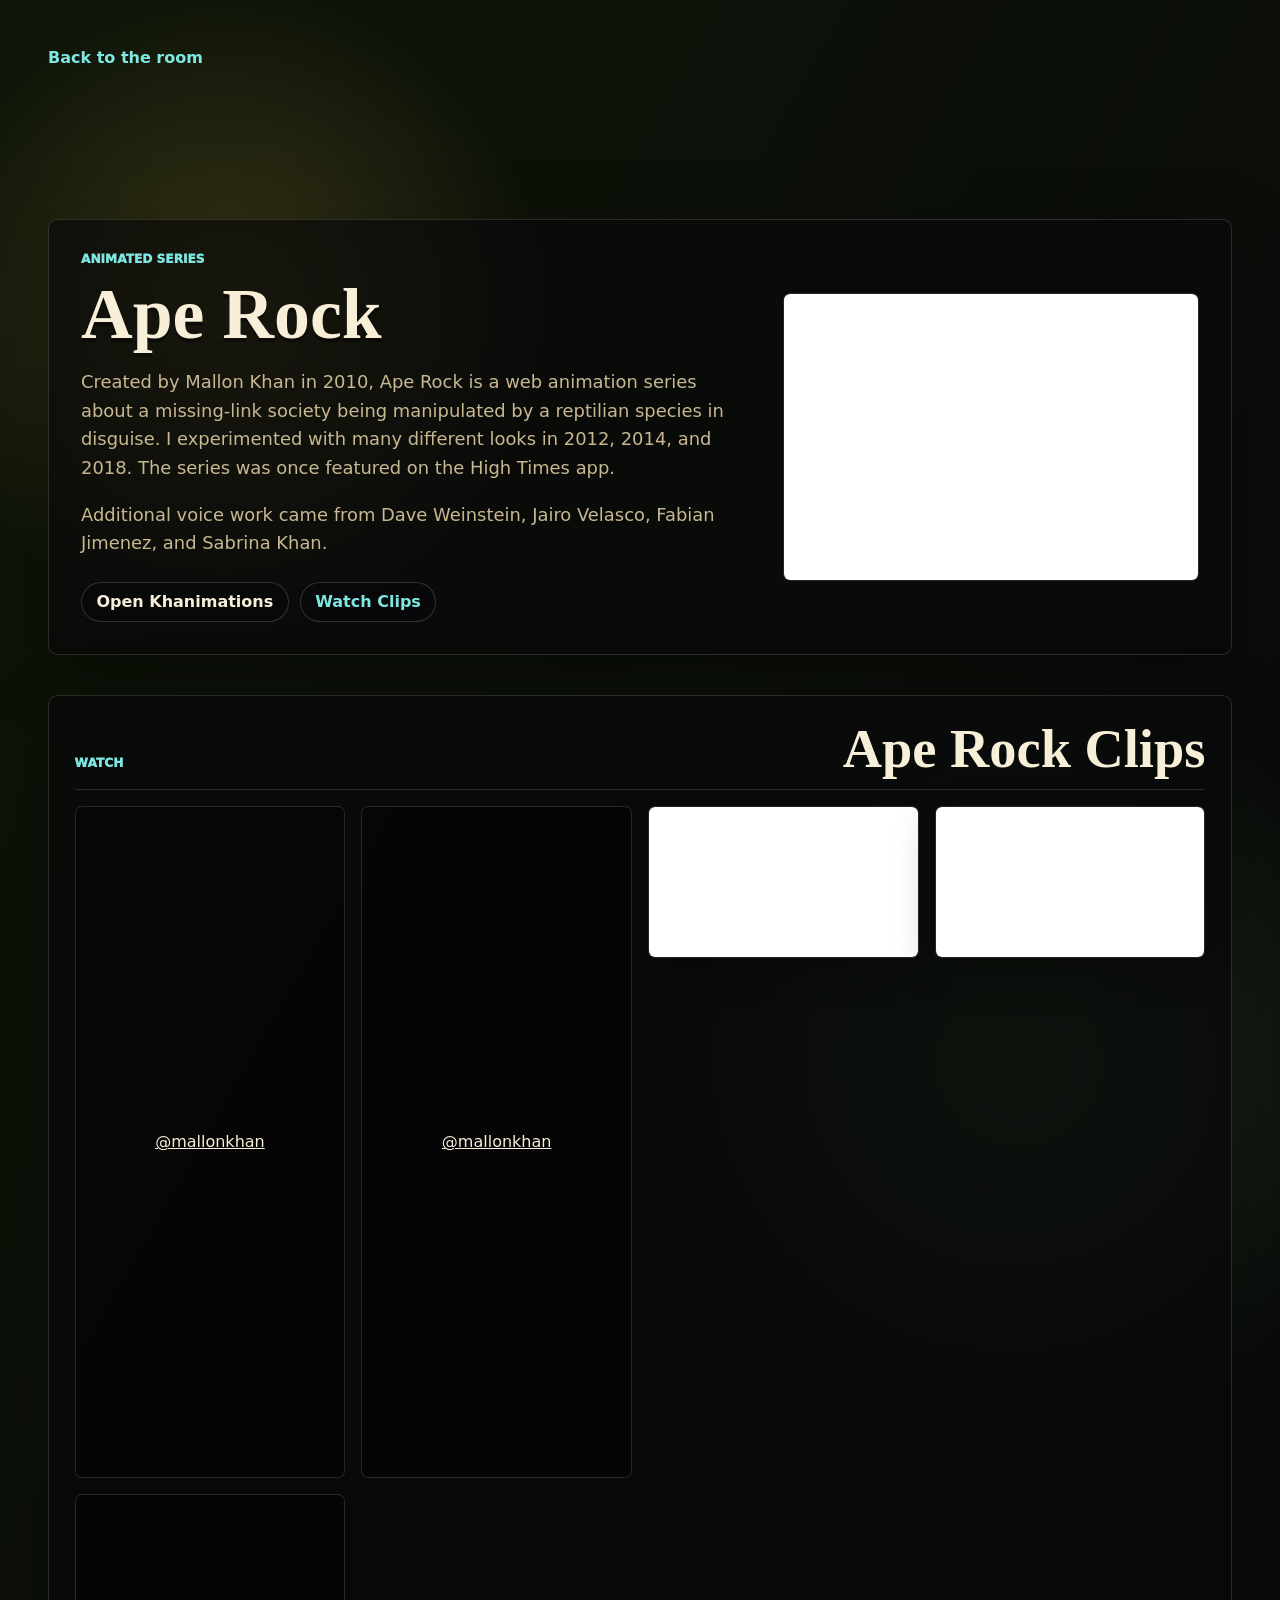
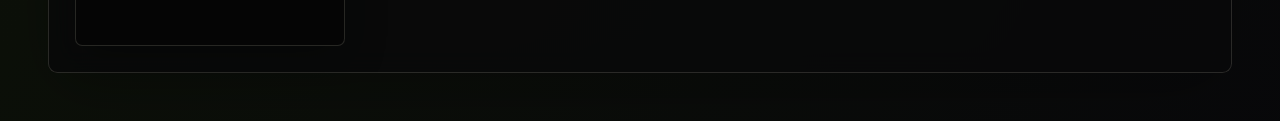
==== commit a4359b3e: "Update website content" ====
--- a/ape-rock.html
+++ b/ape-rock.html
@@ -12,13 +12,10 @@
       <a class="back-link" href="index.html">Back to the room</a>
       <section class="detail-hero project-hero">
         <div class="detail-copy">
-          <p class="eyebrow">Animation / Web Series / Satire</p>
+          <p class="eyebrow">Animated Series</p>
           <h1>Ape Rock</h1>
-          <p>
-            Created by Mallon Khan in 2010, Ape Rock is a web animation series about a missing-link
-            society being manipulated by a reptilian species in disguise. Additional voice work came
-            from Dave Weinstein, Jairo Velasco, Fabian Jimenez, and Sabrina Khan.
-          </p>
+          <p>Created by Mallon Khan in 2010, Ape Rock is a web animation series about a missing-link society being manipulated by a reptilian species in disguise. I experimented with many different looks in 2012, 2014, and 2018. The series was once featured on the High Times app.</p>
+          <p>Additional voice work came from Dave Weinstein, Jairo Velasco, Fabian Jimenez, and Sabrina Khan.</p>
           <div class="detail-actions">
             <a class="button" href="https://www.youtube.com/@MallonKhan" target="_blank" rel="noopener noreferrer">Open Khanimations</a>
             <a class="button ghost" href="#clips">Watch Clips</a>
--- a/styles.css
+++ b/styles.css
@@ -24,10 +24,7 @@
 body {
   margin: 0;
   min-height: 100vh;
-  background:
-    radial-gradient(circle at 15% 45%, rgba(126, 231, 225, 0.16), transparent 28rem),
-    radial-gradient(circle at 82% 64%, rgba(255, 207, 87, 0.11), transparent 25rem),
-    var(--bg);
+  background: #050607;
   color: var(--ink);
   overflow-x: hidden;
 }
@@ -59,20 +56,20 @@
 .room-shell {
   min-height: 100vh;
   padding: 0;
-  overflow: hidden;
+  overflow-x: hidden;
 }
 
 .room-intro {
   position: fixed;
   left: clamp(1rem, 4vw, 3rem);
   top: clamp(1rem, 4vw, 2.5rem);
-  z-index: 4;
-  max-width: min(35rem, calc(100vw - 2rem));
-  padding: 1rem 1.1rem;
+  z-index: 3;
+  max-width: min(18rem, calc(100vw - 2rem));
+  padding: 0.5rem 0.65rem;
   border: 1px solid rgba(247, 239, 216, 0.12);
   border-radius: 0.55rem;
-  background: linear-gradient(135deg, rgba(9, 9, 11, 0.58), rgba(9, 9, 11, 0.2));
-  box-shadow: 0 18px 70px rgba(0, 0, 0, 0.25);
+  background: linear-gradient(135deg, rgba(9, 9, 11, 0.38), rgba(9, 9, 11, 0.12));
+  box-shadow: 0 12px 42px rgba(0, 0, 0, 0.18);
   backdrop-filter: blur(10px);
   pointer-events: none;
   animation: fadeUp 900ms ease both 250ms;
@@ -96,65 +93,125 @@
 }
 
 h1 {
-  margin-bottom: 0.6rem;
+  margin-bottom: 0.35rem;
   font-family: var(--display-font);
-  font-size: clamp(3.2rem, 9vw, 7rem);
+  font-size: clamp(2.4rem, 5.6vw, 4.8rem);
   font-weight: 700;
   line-height: 0.92;
   letter-spacing: 0;
   text-shadow: 0 4px 0 rgba(0, 0, 0, 0.38);
 }
 
+.room-intro h1 {
+  font-size: clamp(1.45rem, 2.7vw, 2.35rem);
+  line-height: 0.95;
+}
+
 .room-intro p:last-child {
-  max-width: 33rem;
+  max-width: 17rem;
   margin-bottom: 0;
   color: var(--muted);
-  font-size: clamp(1.02rem, 2vw, 1.16rem);
-  line-height: 1.45;
+  font-size: clamp(0.68rem, 1vw, 0.82rem);
+  line-height: 1.24;
 }
 
 .bedroom-stage {
   position: relative;
   width: 100vw;
   height: 100vh;
+  height: 100dvh;
   min-height: 100vh;
-  display: grid;
-  place-items: center;
+  min-height: 100dvh;
+  display: block;
   isolation: isolate;
-  overflow: hidden;
+  overflow-x: hidden;
+  overflow-y: auto;
+  overscroll-behavior: contain;
+  -webkit-overflow-scrolling: touch;
+  touch-action: pan-x pan-y pinch-zoom;
+  background: #050607;
 }
 
 .bedroom-stage::after {
   content: "";
   position: absolute;
   inset: 0;
-  z-index: 2;
+  z-index: 4;
   pointer-events: none;
   background:
     linear-gradient(90deg, rgba(0, 0, 0, 0.34), transparent 22%, transparent 72%, rgba(0, 0, 0, 0.42)),
     linear-gradient(0deg, rgba(0, 0, 0, 0.42), transparent 26%, transparent 76%, rgba(0, 0, 0, 0.35)),
     repeating-linear-gradient(0deg, rgba(255, 255, 255, 0.045) 0 1px, transparent 1px 5px);
-  opacity: 0.55;
+  opacity: 0.28;
 }
 
 .bedroom-art {
+  display: block;
   width: 100vw;
-  height: 100vh;
+  height: auto;
   max-width: none;
   max-height: none;
-  object-fit: cover;
-  filter: drop-shadow(0 24px 70px rgba(0, 0, 0, 0.58));
-  opacity: 0;
-  animation: roomFade 1400ms ease forwards;
+  object-fit: fill;
+  object-position: left top;
+  filter: none;
+  opacity: 1;
+  animation: none;
+}
+
+.board-art-layer {
+  position: absolute;
+  z-index: 2;
+  display: block;
+  height: auto;
+  max-height: none;
+  object-fit: contain;
+  transform: translate(-50%, -50%);
+  filter: drop-shadow(0 0.35rem 0.3rem rgba(0, 0, 0, 0.42));
+  pointer-events: none;
+}
+
+/* Panoramic editor mode: one consistent room at every breakpoint. */
+.bedroom-stage[data-designer-layout="true"][data-panorama="true"] {
+  overflow-x: auto;
+  overflow-y: hidden;
+}
+
+.bedroom-stage[data-designer-layout="true"][data-panorama="true"] .bedroom-art {
+  width: auto;
+  height: 100%;
+  min-height: 0;
+  max-width: none;
+  object-fit: fill;
+  object-position: left top;
+}
+
+@media (min-width: 761px) {
+  .bedroom-stage[data-panorama="true"] {
+    overflow-x: auto;
+    overflow-y: hidden;
+    scrollbar-width: thin;
+    scrollbar-color: rgba(239, 177, 72, 0.72) rgba(5, 6, 7, 0.38);
+    cursor: ew-resize;
+  }
+
+  .bedroom-stage[data-panorama="true"] .bedroom-art {
+    width: auto;
+    height: 100dvh;
+    min-height: 100vh;
+    object-fit: fill;
+    object-position: left top;
+  }
 }
 
 .constellation-lines {
   position: absolute;
-  inset: 0;
+  inset: auto;
+  left: 0;
+  top: 0;
   z-index: 3;
   width: 100%;
   height: 100%;
-  opacity: 0.28;
+  opacity: 0;
   pointer-events: none;
   transition: opacity 180ms ease;
 }
@@ -176,7 +233,7 @@
   position: absolute;
   left: 61.5%;
   top: 58.5%;
-  z-index: 5;
+  z-index: 7;
   display: grid;
   width: clamp(4.4rem, 8vw, 7.25rem);
   aspect-ratio: 1;
@@ -225,7 +282,7 @@
 
 .scene-object {
   position: absolute;
-  z-index: 4;
+  z-index: 6;
   display: grid;
   place-items: center;
 }
@@ -340,19 +397,19 @@
 
 .quick-links {
   position: fixed;
-  left: 50%;
+  right: clamp(0.75rem, 3vw, 1.5rem);
   bottom: clamp(1rem, 4vw, 2rem);
   z-index: 5;
   display: flex;
   flex-wrap: wrap;
-  justify-content: center;
+  justify-content: flex-end;
   gap: 0.5rem;
-  max-width: min(42rem, calc(100vw - 2rem));
-  transform: translateX(-50%);
+  max-width: min(16rem, calc(100vw - 1.5rem));
 }
 
 .quick-links a,
 .quick-link-button,
+.submenu-button,
 .menu-group summary,
 .button,
 .icon-button {
@@ -368,6 +425,7 @@
 
 .quick-links a,
 .quick-link-button,
+.submenu-button,
 .menu-group summary,
 .button {
   display: inline-flex;
@@ -378,6 +436,7 @@
 
 .quick-links a:hover,
 .quick-link-button:hover,
+.submenu-button:hover,
 .menu-group summary:hover,
 .button:hover {
   border-color: rgba(126, 231, 225, 0.75);
@@ -388,6 +447,11 @@
   cursor: pointer;
 }
 
+.submenu-button {
+  width: 100%;
+  cursor: pointer;
+}
+
 .menu-group {
   position: relative;
 }
@@ -403,17 +467,16 @@
 
 .submenu {
   position: absolute;
-  left: 50%;
+  right: 0;
   bottom: calc(100% + 0.55rem);
   display: grid;
-  min-width: 13rem;
+  min-width: min(16rem, calc(100vw - 1.5rem));
   gap: 0.35rem;
   padding: 0.45rem;
   border: 1px solid rgba(247, 239, 216, 0.16);
   border-radius: 0.65rem;
   background: rgba(9, 9, 11, 0.84);
   box-shadow: 0 18px 70px rgba(0, 0, 0, 0.34);
-  transform: translateX(-50%);
   backdrop-filter: blur(12px);
 }
 
@@ -421,7 +484,8 @@
   display: none;
 }
 
-.submenu a {
+.submenu a,
+.submenu-button {
   justify-content: flex-start;
   width: 100%;
 }
@@ -523,12 +587,27 @@
 
 .video-frame {
   aspect-ratio: 16 / 9;
+  width: 100%;
   overflow: hidden;
   border-radius: 0.45rem / 0.7rem;
   background:
     repeating-linear-gradient(180deg, rgba(255, 255, 255, 0.09) 0 1px, transparent 1px 6px),
     radial-gradient(circle, rgba(126, 231, 225, 0.25), transparent 58%),
     #050607;
+}
+
+.video-frame[data-format="vertical"] {
+  aspect-ratio: 9 / 16;
+  width: min(100%, 23rem);
+  max-height: min(70vh, 38rem);
+  margin-inline: auto;
+}
+
+.video-frame[data-format="square"] {
+  aspect-ratio: 1;
+  width: min(100%, 34rem);
+  max-height: min(70vh, 38rem);
+  margin-inline: auto;
 }
 
 .video-frame iframe,
@@ -619,6 +698,9 @@
   display: grid;
   place-items: center;
   overflow: auto;
+  cursor: grab;
+  touch-action: none;
+  overscroll-behavior: contain;
   min-height: min(34rem, 68vh);
   max-height: 70vh;
   padding: clamp(1rem, 3vw, 2rem);
@@ -627,6 +709,31 @@
     linear-gradient(0deg, rgba(0, 0, 0, 0.07) 1px, transparent 1px),
     #e7dfcf;
   background-size: 3rem 3rem;
+}
+
+.poster-viewer.is-dragging {
+  cursor: grabbing;
+}
+
+.poster-tools {
+  display: flex;
+  flex-wrap: wrap;
+  align-items: center;
+  justify-content: flex-end;
+  gap: 0.45rem;
+  margin-bottom: 0.65rem;
+}
+
+.poster-tools .button {
+  min-height: 2rem;
+  padding: 0.38rem 0.65rem;
+}
+
+.poster-tools output {
+  min-width: 4rem;
+  color: #24170f;
+  font-weight: 950;
+  text-align: center;
 }
 
 .empty-art-message {
@@ -649,16 +756,19 @@
 .poster-viewer img {
   display: block;
   width: auto;
-  max-width: 100%;
-  max-height: 62vh;
+  max-width: none;
+  max-height: none;
   margin: 0 auto;
+  transform-origin: top left;
+  image-rendering: auto;
+  will-change: transform;
+  user-select: none;
+  -webkit-user-drag: none;
   background: #111;
   box-shadow:
     0 1.2rem 3rem rgba(0, 0, 0, 0.28),
     0 0 0 0.55rem #f8f3e7,
     0 0 0 0.7rem #17110d;
-  transform-origin: center;
-  transition: transform 160ms ease;
 }
 
 .gallery-modal {
@@ -690,11 +800,6 @@
   border-radius: 0.35rem;
   background: #050607;
   box-shadow: 0 1.5rem 4rem rgba(0, 0, 0, 0.45);
-}
-
-#posterZoom {
-  width: 100%;
-  margin: 1rem 0 0;
 }
 
 .art-gallery-layout {
@@ -1007,15 +1112,15 @@
   display: grid;
   align-content: start;
   justify-items: center;
-  gap: 0.9rem;
-  min-height: 31rem;
+  gap: 0.75rem;
+  min-height: auto;
   padding: clamp(1rem, 3vw, 1.5rem);
-  border: 1px solid rgba(247, 239, 216, 0.15);
-  border-radius: 1.4rem;
-  background:
-    radial-gradient(circle at 50% 26%, rgba(255, 255, 255, 0.16), transparent 11rem),
-    radial-gradient(circle at 50% 20%, rgba(78, 197, 236, 0.08), transparent 15rem),
-    linear-gradient(145deg, #35353a, #101114 58%, #050607);
+  border: 1px solid rgba(247, 239, 216, 0.18);
+  border-radius: 0.45rem;
+  background:
+    linear-gradient(90deg, rgba(255, 255, 255, 0.08), transparent 18%),
+    repeating-linear-gradient(180deg, rgba(255, 255, 255, 0.035) 0 1px, transparent 1px 0.55rem),
+    linear-gradient(145deg, #26262a, #0b0c0e 58%, #050607);
   box-shadow:
     inset 0 0.25rem 0.5rem rgba(255, 255, 255, 0.12),
     inset 0 -0.75rem 2rem rgba(0, 0, 0, 0.52),
@@ -1025,14 +1130,21 @@
 .cd-player::before {
   content: "";
   position: absolute;
-  inset: 0.85rem;
-  border: 1px solid rgba(247, 239, 216, 0.12);
-  border-radius: 50%;
+  left: 1rem;
+  right: 1rem;
+  bottom: 0.85rem;
+  height: 1.2rem;
+  border: 1px solid rgba(247, 239, 216, 0.14);
+  border-radius: 999px;
+  background:
+    radial-gradient(circle at 16% 50%, rgba(126, 231, 225, 0.7) 0 0.16rem, transparent 0.18rem),
+    radial-gradient(circle at 28% 50%, rgba(255, 207, 87, 0.7) 0 0.16rem, transparent 0.18rem),
+    #08090b;
   pointer-events: none;
 }
 
 .cd-player::after {
-  content: "OPEN";
+  content: "";
   position: absolute;
   right: 1.25rem;
   top: 1.1rem;
@@ -1040,6 +1152,10 @@
   font-family: "Courier New", monospace;
   font-size: 0.72rem;
   font-weight: 900;
+}
+
+.stereo-deck {
+  justify-items: stretch;
 }
 
 .discman-badge {
@@ -1070,7 +1186,7 @@
 }
 
 .spinning-cd {
-  width: 74%;
+  width: min(52%, 12rem);
   aspect-ratio: 1;
   border-radius: 50%;
   background:
@@ -1082,10 +1198,196 @@
   animation: cdSpin 3.8s linear infinite;
 }
 
+.jewel-case-player {
+  position: relative;
+  display: grid;
+  place-items: center;
+  width: min(100%, 28rem);
+  min-height: 25rem;
+  margin-inline: auto;
+  padding: 0.8rem 0.8rem 1.4rem;
+  overflow: visible;
+}
+
+.jewel-case-player .spinning-cd {
+  position: absolute;
+  right: -1.6rem;
+  top: 50%;
+  z-index: 0;
+  opacity: 0.88;
+  width: min(72%, 17rem);
+  margin-top: -7rem;
+}
+
+.jewel-case-frame {
+  position: relative;
+  z-index: 1;
+  display: grid;
+  width: min(100%, 22rem);
+  min-height: 22rem;
+  place-items: center;
+  padding: 0.55rem;
+  border: 1px solid rgba(247, 239, 216, 0.26);
+  border-radius: 0.35rem;
+  background:
+    linear-gradient(135deg, rgba(255, 255, 255, 0.28) 0 1px, transparent 1px 52%, rgba(255, 255, 255, 0.16) 52% 53%, transparent 53%),
+    linear-gradient(35deg, transparent 0 62%, rgba(255, 255, 255, 0.16) 62% 63%, transparent 63%),
+    rgba(20, 23, 27, 0.62);
+  box-shadow:
+    inset 0 0 1.2rem rgba(255, 255, 255, 0.08),
+    0 1.1rem 2.4rem rgba(0, 0, 0, 0.38);
+  backdrop-filter: blur(3px);
+}
+
+.simple-media-player {
+  display: grid;
+  place-items: center;
+  width: min(100%, 22rem);
+  margin-inline: auto;
+}
+
+.tape-deck-player {
+  display: grid;
+  grid-template-columns: minmax(8rem, 12rem) minmax(0, 1fr);
+  align-items: center;
+  gap: 1rem;
+  width: min(100%, 34rem);
+  margin-inline: auto;
+}
+
+.book-tape {
+  display: grid;
+  gap: 0.45rem;
+  justify-items: center;
+  padding: 0.75rem;
+  border: 1px solid rgba(247, 239, 216, 0.18);
+  border-radius: 0.3rem;
+  background:
+    linear-gradient(135deg, rgba(255, 255, 255, 0.1), transparent 38%),
+    #101014;
+  box-shadow: 0 1rem 2rem rgba(0, 0, 0, 0.34);
+}
+
+.book-tape img {
+  width: min(100%, 9.5rem);
+  aspect-ratio: 1;
+  object-fit: contain;
+  border: 1px solid rgba(247, 239, 216, 0.15);
+  border-radius: 0.18rem;
+  background: #f5f0e4;
+}
+
+.book-tape span {
+  color: var(--muted);
+  font-family: "Courier New", monospace;
+  font-size: 0.72rem;
+  font-weight: 900;
+  text-transform: uppercase;
+}
+
+.cassette-deck {
+  display: grid;
+  gap: 0.85rem;
+  padding: 1rem;
+  border: 1px solid rgba(247, 239, 216, 0.16);
+  border-radius: 0.5rem;
+  background:
+    linear-gradient(180deg, rgba(255, 255, 255, 0.08), transparent 38%),
+    repeating-linear-gradient(90deg, rgba(255, 255, 255, 0.035) 0 1px, transparent 1px 0.6rem),
+    #111217;
+  box-shadow: inset 0 -0.8rem 1.6rem rgba(0, 0, 0, 0.34);
+}
+
+.cassette-window {
+  display: flex;
+  align-items: center;
+  justify-content: space-around;
+  min-height: 5.2rem;
+  border: 1px solid rgba(126, 231, 225, 0.22);
+  border-radius: 0.28rem;
+  background:
+    linear-gradient(90deg, transparent 43%, rgba(247, 239, 216, 0.12) 44% 56%, transparent 57%),
+    #08090b;
+}
+
+.cassette-window span {
+  width: 3.1rem;
+  aspect-ratio: 1;
+  border: 0.5rem solid #2a2b30;
+  border-radius: 50%;
+  background:
+    radial-gradient(circle, #09090b 0 22%, transparent 23%),
+    repeating-conic-gradient(rgba(247, 239, 216, 0.4) 0 8deg, transparent 8deg 18deg);
+}
+
+.radio-tuner-player {
+  display: grid;
+  grid-template-columns: minmax(0, 1fr) 5rem;
+  gap: 1rem;
+  align-items: center;
+  width: min(100%, 36rem);
+  margin-inline: auto;
+}
+
+.tuner-face {
+  display: grid;
+  gap: 0.65rem;
+  padding: 1rem;
+  border: 1px solid rgba(247, 239, 216, 0.16);
+  border-radius: 0.4rem;
+  background:
+    linear-gradient(180deg, rgba(126, 231, 225, 0.08), transparent 45%),
+    #090d0d;
+}
+
+.tuner-scale {
+  position: relative;
+  height: 2.1rem;
+  border: 1px solid rgba(126, 231, 225, 0.24);
+  border-radius: 0.2rem;
+  background:
+    repeating-linear-gradient(90deg, rgba(126, 231, 225, 0.5) 0 1px, transparent 1px 12%),
+    linear-gradient(90deg, rgba(255, 207, 87, 0.14), rgba(126, 231, 225, 0.1)),
+    #03100f;
+}
+
+.tuner-scale span {
+  position: absolute;
+  left: 58%;
+  top: 0.2rem;
+  bottom: 0.2rem;
+  width: 2px;
+  background: var(--amber);
+  box-shadow: 0 0 0.6rem rgba(255, 207, 87, 0.65);
+}
+
+.radio-player {
+  width: 100%;
+  height: 16rem;
+  border: 0;
+  border-radius: 0.3rem;
+  background: #fff;
+}
+
+.radio-dial {
+  width: 4.6rem;
+  aspect-ratio: 1;
+  border: 0.35rem solid #161719;
+  border-radius: 50%;
+  background:
+    radial-gradient(circle at 35% 28%, rgba(255, 255, 255, 0.22), transparent 20%),
+    radial-gradient(circle, #3b3c42 0 32%, #17181c 33% 100%);
+  box-shadow:
+    inset -0.3rem -0.3rem 0.7rem rgba(0, 0, 0, 0.5),
+    inset 0.18rem 0.18rem 0.35rem rgba(255, 255, 255, 0.14),
+    0 0 1.2rem rgba(126, 231, 225, 0.12);
+}
+
 .cd-readout {
   display: grid;
   gap: 0.15rem;
   width: min(100%, 28rem);
+  justify-self: center;
   padding: 0.65rem 0.8rem;
   border: 1px solid rgba(126, 231, 225, 0.32);
   border-radius: 0.25rem;
@@ -1136,7 +1438,11 @@
   height: 7.5rem;
 }
 
-.cd-player iframe[src*="redcircle.com"],
+.cd-player .radio-player {
+  width: 100%;
+  height: 16rem;
+}
+
 .redcircle-player {
   width: 100%;
   height: min(34rem, 70vh);
@@ -1147,11 +1453,19 @@
 
 .cd-player audio {
   width: 100%;
+  align-self: center;
+  margin: 0;
+  position: relative;
+  z-index: 1;
 }
 
 .cd-player a {
+  position: relative;
+  z-index: 1;
+  justify-self: center;
   color: var(--teal);
   font-weight: 900;
+  text-align: center;
 }
 
 .contact-form {
@@ -1570,7 +1884,7 @@
 
 @keyframes cdSpin {
   to {
-    transform: rotate(360deg);
+    rotate: 360deg;
   }
 }
 
@@ -1580,41 +1894,97 @@
   }
 
   .room-intro {
-    position: relative;
-    left: auto;
-    top: auto;
-    padding: 1rem;
+    position: absolute;
+    left: 0.55rem;
+    right: auto;
+    top: 0.55rem;
+    max-width: min(12.5rem, calc(100vw - 1.1rem));
+    padding: 0.42rem 0.52rem;
+  }
+
+  .room-intro h1 {
+    font-size: clamp(1.25rem, 6vw, 1.95rem);
+    margin-bottom: 0.18rem;
+  }
+
+  .room-intro p:last-child {
+    font-size: 0.62rem;
+    line-height: 1.18;
   }
 
   .bedroom-stage {
-    min-height: 100vh;
+    min-height: 100svh;
+    min-height: 100dvh;
+    height: 100svh;
+    height: 100dvh;
     overflow-x: auto;
-    justify-content: start;
+    overflow-y: auto;
   }
 
   .bedroom-art {
     width: 100vw;
-    height: 100vh;
-    object-fit: cover;
+    height: auto;
+    max-width: none;
+    object-fit: fill;
+    object-position: left top;
   }
 
   @media (max-aspect-ratio: 1 / 1) {
     .bedroom-stage {
-      background: #050607;
-      justify-content: center;
-      overflow-x: hidden;
+      height: 100svh;
+      height: 100dvh;
+      min-height: 100svh;
+      min-height: 100dvh;
+      overflow-x: auto;
+      overflow-y: hidden;
     }
 
+    .bedroom-stage::before {
+      content: none;
+    }
+
     .bedroom-art {
-      object-fit: contain;
+      width: auto;
+      height: 100svh;
+      height: 100dvh;
+      max-width: none;
+      object-fit: fill;
+      object-position: left top;
     }
   }
 
+  @media (orientation: landscape) {
+    .room-intro {
+      max-width: 10rem;
+      padding: 0.34rem 0.44rem;
+    }
+
+    .room-intro h1 {
+      font-size: clamp(1rem, 3.1vw, 1.45rem);
+    }
+
+    .room-intro p:last-child {
+      display: none;
+    }
+
+  }
+
   .quick-links {
-    left: 0.75rem;
-    right: 0.75rem;
-    justify-content: flex-start;
-    transform: none;
+    display: none;
+  }
+
+  .submenu {
+    max-height: min(70svh, 18rem);
+    overflow-y: auto;
+  }
+
+  .quick-links a,
+  .quick-link-button,
+  .submenu-button,
+  .menu-group summary {
+    min-height: 2.05rem;
+    padding: 0.42rem 0.72rem;
+    font-size: 0.88rem;
   }
 
   .avatar-hub {
@@ -1659,15 +2029,59 @@
   }
 
   .cd-player {
-    min-height: 24rem;
+    min-height: auto;
   }
 
   .discman-lid {
     width: min(13rem, 58vw);
   }
 
+  .jewel-case-player {
+    min-height: 23rem;
+  }
+
+  .tape-deck-player,
+  .radio-tuner-player {
+    grid-template-columns: 1fr;
+  }
+
+  .radio-dial {
+    justify-self: center;
+  }
+
+  .proposal-reader {
+    grid-template-columns: 2.4rem minmax(0, 1fr) 2.4rem;
+    gap: 0.3rem;
+    padding: 0.55rem;
+  }
+
+  .proposal-arrow {
+    width: 2.25rem;
+    font-size: 1.55rem;
+  }
+
+  .proposal-reader iframe {
+    height: min(72vh, 40rem);
+  }
+
+  .proposal-reader img {
+    max-height: min(72vh, 40rem);
+  }
+
   .tv-controls {
     grid-template-columns: repeat(3, minmax(0, 1fr));
+  }
+
+  #prevChannel {
+    order: 1;
+  }
+
+  #nextChannel {
+    order: 2;
+  }
+
+  .link-dial {
+    order: 3;
   }
 
   .tv-dial,
@@ -1675,6 +2089,38 @@
   .link-dial {
     width: 3.8rem;
     height: 3.8rem;
+  }
+
+  @media (orientation: landscape), (max-height: 480px) {
+    .quick-links {
+      right: 0.45rem;
+      bottom: 0.45rem;
+      max-width: min(10.5rem, calc(100vw - 0.9rem));
+    }
+
+    .menu-group summary {
+      min-height: 1.9rem;
+      padding: 0.34rem 0.66rem;
+      font-size: 0.82rem;
+    }
+
+    .submenu {
+      bottom: calc(100% + 0.25rem);
+      min-width: min(10.5rem, calc(100vw - 0.9rem));
+      max-height: min(62svh, 11rem);
+      gap: 0.22rem;
+      padding: 0.28rem;
+      border-radius: 0.45rem;
+    }
+
+    .submenu a,
+    .submenu-button {
+      min-height: 1.72rem;
+      padding: 0.25rem 0.52rem;
+      border-radius: 0.55rem;
+      font-size: 0.75rem;
+      line-height: 1.05;
+    }
   }
 }
 
@@ -2002,16 +2448,103 @@
   align-items: center;
 }
 
+.proposal-trigger {
+  width: 100%;
+  border: 1px solid rgba(247, 239, 216, 0.14);
+  border-radius: 0.55rem;
+  background: rgba(20, 17, 15, 0.82);
+  color: inherit;
+  cursor: pointer;
+  text-align: left;
+}
+
+.proposal-trigger:hover,
+.proposal-trigger:focus-visible {
+  border-color: var(--amber);
+  box-shadow: 0 0 2rem rgba(255, 207, 87, 0.16);
+  outline: none;
+}
+
 .proposal-card img {
   width: 100%;
   border-radius: 0.45rem;
   background: #08090b;
 }
 
-.proposal-card p {
+.proposal-card p,
+.proposal-card span {
   color: var(--muted);
   font-size: 1.05rem;
   line-height: 1.6;
+}
+
+.proposal-card strong {
+  display: block;
+  margin-bottom: 0.45rem;
+  color: var(--ink);
+  font-size: 1.18rem;
+}
+
+.proposal-modal {
+  width: min(48rem, calc(100vw - 1.5rem));
+  max-height: min(54rem, calc(100vh - 1.5rem));
+}
+
+.proposal-reader {
+  position: relative;
+  display: grid;
+  grid-template-columns: 3rem minmax(0, 1fr) 3rem;
+  align-items: center;
+  gap: 0.5rem;
+  padding: 0.75rem;
+  background: #0b0a0a;
+}
+
+.proposal-arrow {
+  display: grid;
+  width: 2.7rem;
+  aspect-ratio: 1;
+  place-items: center;
+  border: 1px solid rgba(247, 239, 216, 0.18);
+  border-radius: 50%;
+  background: rgba(20, 20, 25, 0.86);
+  color: var(--ink);
+  cursor: pointer;
+  font: inherit;
+  font-size: 2rem;
+  font-weight: 900;
+  line-height: 1;
+}
+
+.proposal-arrow:hover,
+.proposal-arrow:focus-visible {
+  border-color: var(--amber);
+  color: var(--amber);
+}
+
+.proposal-reader iframe {
+  width: 100%;
+  height: min(76vh, 44rem);
+  border: 1px solid rgba(247, 239, 216, 0.16);
+  border-radius: 0.35rem;
+  background: #f7f1e5;
+}
+
+.proposal-reader img {
+  display: block;
+  width: auto;
+  max-width: 100%;
+  max-height: min(76vh, 44rem);
+  justify-self: center;
+  border: 1px solid rgba(247, 239, 216, 0.16);
+  border-radius: 0.35rem;
+  background: #f7f1e5;
+  object-fit: contain;
+}
+
+.bio-gallery img {
+  aspect-ratio: 1;
+  object-fit: cover;
 }
 
 .emplant-page .detail-shell {
@@ -2072,3 +2605,104 @@
     grid-template-columns: 1fr;
   }
 }
+
+/* Website Designer: responsive hero image controls */
+.bedroom-stage[data-designer-layout="true"] .bedroom-art {
+  object-position: calc(var(--hero-focus-x, 50) * 1%) calc(var(--hero-focus-y, 50) * 1%);
+}
+
+.bedroom-stage[data-designer-layout="true"][data-desktop-fit="cover"] .bedroom-art {
+  width: 100%;
+  height: 100%;
+  object-fit: cover;
+}
+
+.bedroom-stage[data-designer-layout="true"][data-desktop-fit="contain"] .bedroom-art {
+  width: 100%;
+  height: 100%;
+  object-fit: contain;
+}
+
+@media (max-width: 760px) {
+  .bedroom-stage[data-designer-layout="true"] {
+    overflow: hidden;
+  }
+
+  .bedroom-stage[data-designer-layout="true"][data-mobile-fit="cover"] .bedroom-art {
+    width: 100%;
+    height: 100%;
+    object-fit: cover;
+  }
+
+  .bedroom-stage[data-designer-layout="true"][data-mobile-fit="contain"] .bedroom-art {
+    width: 100%;
+    height: 100%;
+    object-fit: contain;
+  }
+
+  .bedroom-stage[data-designer-layout="true"][data-mobile-fit="full-width"] .bedroom-art {
+    width: 100vw;
+    height: auto;
+    object-fit: fill;
+  }
+}
+
+.bedroom-stage[data-designer-layout="true"][data-panorama="true"] {
+  overflow-x: auto;
+  overflow-y: hidden;
+}
+
+.bedroom-stage[data-designer-layout="true"][data-panorama="true"] .bedroom-art {
+  width: auto;
+  height: 100dvh;
+  min-height: 100vh;
+  max-width: none;
+  object-fit: fill;
+  object-position: left top;
+}
+
+@media (max-width: 760px) {
+  .bedroom-stage[data-designer-layout="true"][data-panorama="true"] {
+    overflow-x: auto;
+    overflow-y: hidden;
+    background: linear-gradient(180deg, #0b1727 0 58%, #4a2616 78%, #20110c 100%);
+    scrollbar-width: thin;
+    scrollbar-color: rgba(255, 207, 87, .8) rgba(5, 6, 7, .35);
+  }
+
+  .bedroom-stage[data-designer-layout="true"][data-panorama="true"]::before {
+    content: none;
+  }
+
+  .bedroom-stage[data-designer-layout="true"][data-panorama="true"] .bedroom-art {
+    position: absolute;
+    left: 0;
+    top: 26dvh;
+    z-index: 1;
+    width: auto;
+    height: calc(var(--hero-mobile-scale, 55) * 1dvh);
+    min-height: 0;
+    transform: none;
+    object-fit: fill;
+    object-position: left top;
+  }
+
+  .bedroom-stage .scene-object {
+    width: 0.7rem;
+    height: 0.7rem;
+    border-width: 1px;
+  }
+
+  .bedroom-stage .avatar-hub {
+    width: 2.2rem;
+  }
+}
+
+
+
+
+.bedroom-stage .board-art-layer {
+  max-height: none !important;
+  max-width: none !important;
+  object-fit: contain !important;
+}
